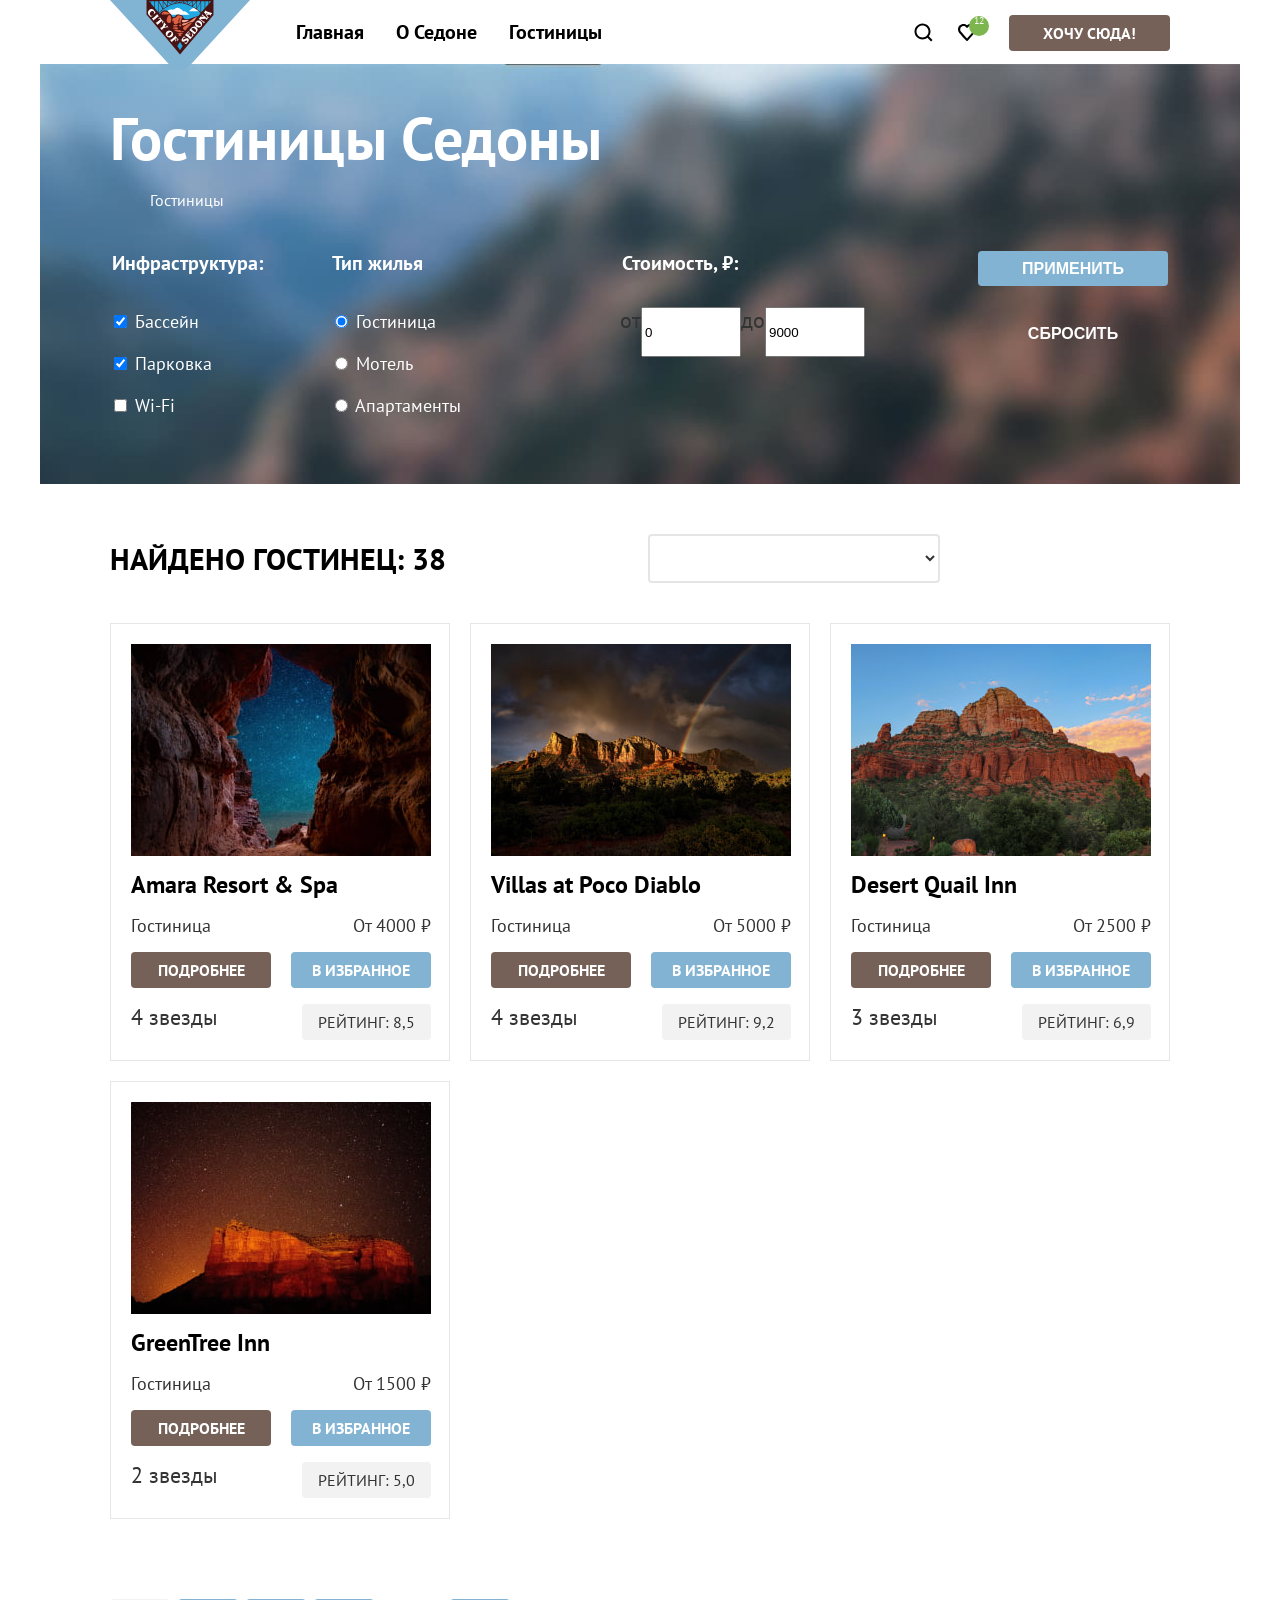
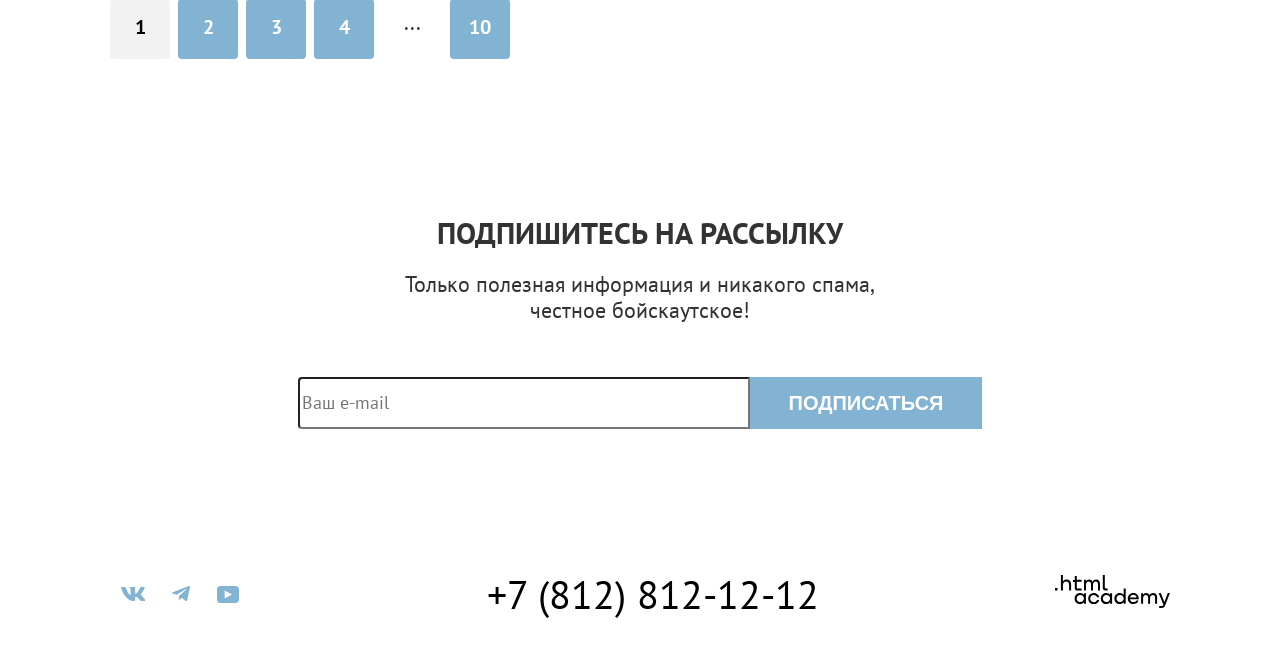
==== catalog.html @ 937b34cc "Добавляет сетки компонентов на гридах" ====
<!doctype html>
<html lang="ru">

  <head>
    <meta charset="utf-8" />
    <title>HTML Academy: Седона</title>
    <link rel="stylesheet" href="styles/styles.css">
  </head>

  <body>
    <div class="page-container">
      <header class="header-page">
        <div class="container-header">
          <a class="navigation-logo" href="index.html">
            <img class="header-page-logo" src="images/logo-sedona.svg" width="140" height="70"
              alt="Логотип городка Седона">
          </a>
          <nav class="navigation">
            <ul class="navigation-list">
              <li class="navigation-item">
                <a class="navigation-link navgation-link-current" href="index.html" aria-current="page">Главная</a>
              </li>
              <li class="navigation-item">
                <a class="navigation-link" href="#">О Седоне</a>
              </li>
              <li class="navigation-item">
                <a class="navigation-link" href="catalog.html">Гостиницы</a>
              </li>
            </ul>
            <ul class="navigation-user">
              <li class="navigation-user-item">
                <a class="navigation-link navigation-link-search" href="#">
                  <span class="visually-hidden">Поиск</span>
                </a>
              </li>
              <li class="navigation-user-item">
                <a class="navigation-link navigation-link-favourites" href="#">
                  <span class="visually-hidden">Избранное</span>
                  <span class="count">12</span>
                </a>
              </li>
              <li class="navigation-user-item">
                <a class="navigation-link-button" href="#">Хочу сюда!</a>
              </li>
            </ul>
          </nav>
        </div>
      </header>
      <main class="main-inner">
        <section class="filter-content">
          <header class="inner-header">
            <h1 class="inner-header-title">Гостиницы Седоны</h1>
            <ul class="breadcrumbs">
              <li class="breadcrumbs-item">
                <a class="breadcrumbs-link" href="index.html">
                  <span class="visually-hidden">Главная</span>
                </a>
              </li>
              <li class="breadcrumbs-item">
                <a class="breadcrumbs-link-hotel">Гоcтиницы</a>
              </li>
            </ul>
          </header>
          <h2 class="visually-hidden">Фильтры для поиска</h2>
          <form class="catalog-filter" action="https://echo.htmlacademy.ru/" method="get">
            <fieldset class="filter-content-group filter-complex">
              <legend class="filter-content-title">Инфраструктура:</legend>
              <ul class="filter-content-list">
                <li class="filter-content-item">
                  <label class="control">
                    <input class="control-input" type="checkbox" name="swiming-pool" checked>
                    Бассейн
                  </label>
                </li>
                <li class="filter-content-item">
                  <label class="control">
                    <input class="control-input" type="checkbox" name="parking" checked>
                    Парковка
                  </label>
                </li>
                <li class="filter-content-item">
                  <label class="control">
                    <input class="control-input" type="checkbox" name="wi-fi">
                    Wi-Fi
                  </label>
                </li>
              </ul>
            </fieldset>
            <fieldset class="filter-content-group filter-type-housing">
              <legend class="filter-content-title">Тип жилья</legend>
              <ul class="filter-content-list">
                <li class="filter-content-item">
                  <label class="control">
                    <input class="control-input" type="radio" name="hotel-group" value="hotel" checked>
                    Гостиница
                  </label>
                </li>
                <li class="filter-content-item">
                  <label class="control">
                    <input class="control-input" type="radio" name="hotel-group" value="motel">
                    Мотель
                  </label>
                </li>
                <li class="filter-content-item">
                  <label class="control">
                    <input class="control-input" type="radio" name="hotel-group" value="apartmens">
                    Апартаменты
                  </label>
                </li>
              </ul>
            </fieldset>
            <fieldset class="filter-content-group filter-cost">
              <legend class="filter-content-title">Стоимость, ₽:</legend>
              <div class="range-slider">
                <label for="price-from">от</label>
                <input class="filed" type="number" name="price-from" id="price-from" value="0">
                <label for="price-to">до</label>
                <input class="filed" type="number" name="price-to" id="price-to" value="9000">
              </div>
            </fieldset>
            <div class="filter-content-button">
              <button class="button-apply" type="submit">Применить</button>
              <button class="button-reset" type="reset">Сбросить</button>
            </div>
          </form>
        </section>
        <section class="catalog-hotel">
          <div class="catalog-hotel-sorting">
            <h2 class="catalog-hotel-title">Найдено гостинец: <span>38</span></h2>
            <select class="select-catalog-hotel" aria-label="Сортировка">
              <option value="cheap">Сначала дешевые</option>
              <option value="expensive">Сначала дорогие</option>
            </select>
            <ul class="view-card-hotel-list">
              <li class="view-card-hotel-item">
                <a class="" href="catalog.html?view=tile">
                  <span class="visually-hidden">Показать карточки</span>
                </a>
              </li>
              <li class="view-card-hotel-item">
                <a class="" href="catalog.html?view=card">
                  <span class="visually-hidden">Показать карточки подробнее</span>
                </a>
              </li>
              <li class="view-card-hotel-list">
                <a class="" href="catalog.html?view=list">
                  <span class="visually-hidden">Показать список</span>
                </a>
              </li>
            </ul>
          </div>
          <ul class="card-hotel-list">
            <li class="card-hotel-item">
              <a class="card-hotel-title-link">
                <h3 class="card-hotel-title">Amara Resort & Spa</h3>
              </a>
              <a class="card-hotel-link" href="#">
                <img class="card-hotel-image" src="images/catalog/hotel-1.jpg" width="300" height="212"
                  alt="Вид на ночное небо из ущелья">
              </a>
              <p class="card-hotel-group">Гостиница</p>
              <p class="card-hotel-price">От 4000 ₽</p>
              <a class="card-hotel-more" href="#">Подробнее</a>
              <button class="favorites" type="button">В избранное</button>
              <div class="stars">4 звезды</div>
              <p class="rating">Рейтинг: 8,5</p>
            </li>
            <li class="card-hotel-item">
              <a class="card-hotel-title-link">
                <h3 class="card-hotel-title">Villas at Poco Diablo</h3>
              </a>
              <a class="card-hotel-link" href="#">
                <img class="card-hotel-image" src="images/catalog/hotel-2.jpg" width="300" height="212"
                  alt="Вид на горы и радугу">
              </a>

              <p class="card-hotel-group">Гостиница</p>
              <p class="card-hotel-price">От 5000 ₽</p>
              <a class="card-hotel-more" href="#">Подробнее</a>
              <button class="favorites" type="button">В избранное</button>

              <div class="stars">4 звезды</div>
              <p class="rating">Рейтинг: 9,2</p>

            </li>
            <li class="card-hotel-item">
              <a class="card-hotel-title-link">
                <h3 class="card-hotel-title">Desert Quail Inn</h3>
              </a>
              <a class="card-hotel-link" href="#">
                <img class="card-hotel-image" src="images/catalog/hotel-3.jpg" width="300" height="212"
                  alt="Вид на дневное небо и горы"></a>


              <p class="card-hotel-group">Гостиница</p>
              <p class="card-hotel-price">От 2500 ₽</p>

              <a class="card-hotel-more" href="#">Подробнее</a>
              <button class="favorites" type="button">В избранное</button>

              <div class="stars">3 звезды</div>
              <p class="rating">Рейтинг: 6,9</p>

            </li>
            <li class="card-hotel-item">
              <a class="card-hotel-title-link">
                <h3 class="card-hotel-title">GreenTree Inn</h3>
              </a>
              <a class="card-hotel-link" href="#">
                <img class="card-hotel-image" src="images/catalog/hotel-4.jpg" width="300" height="212"
                  alt="Вид на ночное небо и горы"></a>


              <p class="card-hotel-group">Гостиница</p>
              <p class="card-hotel-price">От 1500 ₽</p>

              <a class="card-hotel-more" href="#">Подробнее</a>
              <button class="favorites" type="button">В избранное</button>

              <div class="stars">2 звезды</div>
              <p class="rating">Рейтинг: 5,0</p>

            </li>
          </ul>
          <ul class="pagination">
            <li class="pagination-item">
              <a class="pagination-link pagination-current" href="#">1</a>
            </li>
            <li class="pagination-item">
              <a class="pagination-link" href="#">2</a>
            </li>
            <li class="pagination-item">
              <a class="pagination-link" href="#">3</a>
            </li>
            <li class="pagination-item">
              <a class="pagination-link" href="#">4</a>
            </li>
            <li class="pagination-item">
              <span class="ellipsis">...</span>
            </li>
            <li class="pagination-item">
              <a class="pagination-link" href="#">10</a>
            </li>
          </ul>
        </section>
        <section class="subscribe-catalog">
          <h2 class="subscribe-title-catalog">Подпишитесь на рассылку</h2>
          <p class="subscribe-description">
            Только полезная информация и никакого спама,<br> честное бойскаутское!
          </p>
          <form class="subscribe-form" action="https://echo.htmlacademy.ru/" method="post">
            <label for="subscribe-email" class="visually-hidden">Email</label>
            <input class="field" placeholder="Ваш e-mail" type="email" name="subscribe-email" id="subscribe-email"
              required>
            <button class="button subscribe-button" type="submit">Подписаться</button>
          </form>
        </section>
      </main>

      <footer class="page-footer">
        <ul class="footer-social-list">
          <li class="social-item">
            <a class="button-social-vk" href="#">
              <span class="visually-hidden">ВКонтакте</span>
            </a>
          </li>
          <li class="footer-social-item">
            <a class="button-social-telegram" href="#">
              <span class="visually-hidden">Телеграм</span>
            </a>
          </li>
          <li class="footer-social-item">
            <a class="button-social-youtube" href="#">
              <span class="visually-hidden">Ютуб</span>
            </a>
          </li>
        </ul>
        <a class="contacts-phone" href="tel:88128121212">+7 (812) 812-12-12</a>
        <a class="htmlacademy-link" href="#">
          <img class="htmlacademy-img" src="images/logo-html-academy.svg" alt="Логотип htmlacademy">
        </a>
      </footer>
    </div>
  </body>

</html>
---- styles/styles.css ----
@font-face {
  font-family: "PT Sans";
  font-weight: 400;
  font-style: normal;
  src: url("../fonts/ptsans-400.woff2") format("woff2");
  font-display: swap;
}

@font-face {
  font-family: "PT Sans";
  font-weight: 700;
  font-style: normal;
  src: url("../fonts/ptsans-700.woff2") format("woff2");
  font-display: swap;
}

body {
  margin: 0;
  font-family: "PT Sans", sans-serif;
  font-size: 22px;
  line-height: 26px;
  color: #333333;
  background-color: #ffffff;
}

*,
*::before,
*::after {
  box-sizing: border-box;
}

.page-container {
  display: flex;
  flex-direction: column;
  min-height: 100vh;
  width: 1200px;
  margin: 0 auto
}

.container-header {
  position: relative;
  max-width: 1200px;
  margin: 0 auto;
  padding: 0 70px;
  min-height: 64px;
}

.navigation {
  display: flex;
  line-height: 24px;
  font-size: 20px;
  font-weight: 700;
  align-items: center;
  min-height: 64px;
  gap: 30px;
  padding-left: 170px;
}

.navigation-logo {
  position: absolute;
  left: 70px;
}

.navigation-list {
  margin: 0;
  padding: 0;
  list-style-type: none;
  display: flex;
  flex-wrap: wrap;
}

.navigation-link {
  display: block;
  text-decoration: none;
  color: #000000;
  text-align: center;
  padding: 20px 16px;
}

.navigation-user {
  margin: 0;
  padding: 0;
  list-style-type: none;
  display: flex;
  margin-left: auto;
}

.navigation-user-item {
  min-width: 44px;
  min-height: 64px;
}

.navigation-link-favourites,
.navigation-link-search {
  display: block;
  flex-shrink: 0;
  width: 20px;
  height: 20px;
  padding: 22px 12px;
  background-repeat: no-repeat;
  background-position: center;
  box-sizing: content-box;
}

.navigation-link-search {
  background-image: url(../images/icons/search.svg);
}

.navigation-link-favourites {
  position: relative;
  background-image: url(../images/icons/heart.svg);
}

.navigation-link-button {
  display: block;
  font-size: 16px;
  line-height: 20px;
  font-weight: 700;
  color: #ffffff;
  background-color: #756157;
  text-decoration: none;
  text-transform: uppercase;
  padding: 8px 34px;
  border-radius: 4px;
  margin-left: 20px;
  margin-top: 15px;
}

.card-hotel-more {
  font-size: 16px;
  line-height: 20px;
  font-weight: 700;
  color: #ffffff;
  background-color: #756157;
  text-decoration: none;
  text-transform: uppercase;
  padding: 8px;
  border-radius: 4px;
  text-align: center;
}

.count {
  font-size: 10px;
  line-height: 10px;
  font-weight: 400;
  color: #ffffff;
  position: absolute;
  background-color: #7db54f;
  text-align: center;
  border-radius: 10px;
  min-width: 20px;
  height: 20px;
  top: 16px;
  left: 24px;
}

.visually-hidden {
  position: absolute;
  width: 1px;
  height: 1px;
  margin: -1px;
  padding: 0;
  border: 0;
  clip: rect(0 0 0 0);
  overflow: hidden;
}

.main-container {
  flex-grow: 1;
}

.hero {
  background-image: url("../images/divider.svg"), url("../images/background-welcome.jpg");
  background-color: rgba(131, 179, 211, 0.6);
  background-size: 100% auto;
  background-repeat: no-repeat;
  background-position: bottom, center;
  min-height: 485px;
}

.hero-img {
  display: block;
  margin: 0 auto;
  padding-top: 50px;
}

.hero-title {
  font-size: 30px;
  line-height: 36px;
  font-weight: 700;
  text-transform: uppercase;
}

.hero-text {
  font-size: 22px;
  line-height: 26px;
  font-weight: 400;
}

.title {
  font-size: 30px;
  line-height: 36px;
  font-weight: 700;
  text-transform: uppercase;
  margin: 0 auto 25px;
  text-align: center;
}

p.text {
  font-size: 20px;
  line-height: 26px;
  font-weight: 400;
  color: #333333;
  text-align: center;
}

.advantages {
  max-width: 620px;
  max-height: 260px;
  margin: 0 auto;
  padding: 70px 0;
  text-align: center;
}

.invitation {
  max-width: 505px;
  max-height: 245px;
  margin: 0 auto;
  padding: 64px 0;
}

.advantages-list {
  margin: 0;
  padding: 0;
  display: flex;
  flex-wrap: wrap;
  list-style: none;
}

.advantages-item-foto {
  color: #ffffff;
  background-color: #82b3d3;
  width: 100%;
  display: flex;
}

.advantages-title-foto {
  font-size: 24px;
  line-height: 28px;
  font-weight: 700;
  text-transform: uppercase;
  margin: 0;
  list-style-type: none;
  margin-bottom: 62px;
}

.advantages-item {
  background-color: rgba(131, 179, 211, 0.12);
  width: 400px;
  min-height: 385px;
  text-align: center;
  display: flex;
  flex-direction: column;
  align-items: center;
  padding: 102px 85px;
}

.advantages-item:nth-child(3) {
  background-color: rgba(131, 179, 211, 0.2);
}

.advantages-title {
  font-size: 24px;
  line-height: 28px;
  font-weight: 700;
  color: #000000;
  text-transform: uppercase;
  margin: 0;
  margin-bottom: 62px;
}

p.advantages-item-description {
  font-size: 18px;
  line-height: 21px;
  font-weight: 400;
  color: #333333;
  margin: 0;
}

.advantages-item-description-foto {
  font-size: 18px;
  line-height: 21px;
  font-weight: 400;
  margin: 0;
}

.advantages-item-container {
  width: 400px;
  padding: 102px 85px;
  display: flex;
  flex-direction: column;
  justify-content: center;
  align-items: center;
  text-align: center;
}

.images-street {
  display: block;
}

.services-title {
  font-size: 30px;
  line-height: 36px;
  font-weight: 700;
  color: #000000;
  text-transform: uppercase;
  text-align: center;
  margin: 0;
  padding: 0;
  margin-bottom: 20px;
}

.services-description {
  font-size: 22px;
  line-height: 26px;
  font-weight: 400;
  color: #333333;
  text-align: center;
  margin: 0;
  bottom: 0;
  margin-bottom: 65px;
}

.services-list {
  display: flex;
  flex-wrap: wrap;
  list-style: none;
  margin: 0;
  padding: 0;
  min-height: 385px;
}

.services-item {
  background-color: rgba(131, 179, 211, 0.12);
  text-align: center;
  width: 400px;
  padding: 102px 85px;
}

.services-item-title {
  font-size: 24px;
  line-height: 28px;
  font-weight: 700;
  margin: 0;
  padding: 0;
}

.services-item:nth-child(2) {
  background-color: #ffffff;
}

.services-item-description {
  font-size: 18px;
  line-height: 21px;
  font-weight: 400;
  color: #333333;
}

.booking {
  padding: 95px 300px;
  text-align: center;
}

.booking-title {
  font-size: 30px;
  line-height: 36px;
  font-weight: 700;
  color: #000000;
  text-transform: uppercase;
  margin: 0;
  margin-bottom: 20px;
}

.booking-description {
  font-size: 22px;
  line-height: 26px;
  font-weight: 400;
  color: #333333;
  margin: 0;
  margin-bottom: 55px;
}

.button-search {
  font-size: 20px;
  line-height: 36px;
  color: #ffffff;
  background-color: #756157;
  width: 376px;
  height: 52px;
  text-decoration: none;
  text-transform: uppercase;
  margin: 0;
}

.subscribe-form {
  display: flex;
  width: 684px;
  min-height: 52px;
  border: none;
  background-color: #f2f2f2;
  justify-content: space-between;
}

.subscribe,
.subscribe-catalog {
  padding: 96px 258px 104px;
  text-align: center;
  min-height: 415px;
}

.subscribe {
  background-image: url("../images/background-filter.jpg");
  background-color: #82b3d3;
  background-repeat: no-repeat;
  background-position: center;
  background-size: cover;
}

.subscribe-title,
.subscribe-title-catalog {
  font-size: 30px;
  line-height: 36px;
  font-weight: 700;
  text-align: center;
  text-decoration: none;
  text-transform: uppercase;
  margin: 0;
  margin-bottom: 20px;
}

.subscribe-title {
  color: #ffffff;
}

.subscribe-description {
  margin: 0;
  margin-bottom: 54px;
}

.subscribe-note {
  font-size: 22px;
  line-height: 26px;
  font-weight: 400;
  color: #ffffff;
  text-align: center;
  text-decoration: none;
}

.subscribe-button {
  font-size: 20px;
  line-height: 36px;
  font-weight: 700;
  color: #ffffff;
  text-align: center;
  text-decoration: none;
  text-transform: uppercase;
  background-color: #82b3d3;
  width: 232px;
  height: 52px;
  border: none;
}

.field {
  font-family: inherit;
  font-size: 18px;
  line-height: 24px;
  font-weight: 400;
  width: 452px;
  margin: 0;
  padding: 14px auto 14px 20px;
  border-radius: 4px 0 0 4px;
}

a.button-social {
  text-decoration: none;
}

.page-footer {
  display: flex;
  justify-content: space-between;
  align-items: center;
  padding: 40px 70px;
  max-width: 1200px;
}

.footer-social-list {
  display: flex;
  flex-wrap: wrap;
  margin: 0;
  padding: 0;
  list-style: none;
  max-width: 142px;
}

.button-social-vk,
.button-social-telegram,
.button-social-youtube {
  display: block;
  background-repeat: no-repeat;
  background-position: center;
  width: 47px;
  height: 40px;
}

.button-social-vk {
  background-image: url("../images/social-vk.svg");
}

.button-social-telegram {
  background-image: url("../images/social-telegram.svg");
}

.button-social-youtube {
  background-image: url("../images/social-youtube.svg");
}

.contacts-phone {
  font-size: 40px;
  line-height: 40px;
  color: #000000;
  text-decoration: none;
  text-transform: uppercase;
  text-align: center;
}

.inner-header-title {
  font-size: 60px;
  line-height: 78px;
  font-weight: 700;
  color: #ffffff;
  text-decoration: none;
  margin: 0;
  margin-bottom: 8px;
}

.filter-content {
  background-image: url("../images/background-catalog.jpg");
  background-repeat: no-repeat;
  background-position: center;
  background-color: #82b3d3;
  background-size: cover;
  min-height: 420px;
  padding: 35px 70px;
}


.breadcrumbs {
  display: flex;
  margin: 0;
  margin-bottom: 40px;
  list-style-type: none;
}

.breadcrumbs-link {
  font-size: 16px;
  line-height: 21px;
  font-weight: 400;
}

.breadcrumbs-link-hotel {
  font-size: 16px;
  line-height: 21px;
  font-weight: 400;
  color: #ffffff;
  text-decoration: none;
}

.filter-content-title {
  font-size: 20px;
  line-height: 24px;
  font-weight: 700;
  color: #ffffff;
  margin-bottom: 32px;
}

.filter-content-list {
  margin: 0;
  padding: 0;
  display: flex;
  flex-direction: column;
  gap: 16px;
  list-style-type: none;
}

.filter-content-group {
  border: none;
  margin: 0;
  padding: 0;
  min-width: 150px;
}

.filter-complex {
  margin-right: 70px;
}

.filter-type-housing {
  margin-right: 140px;
}

.filter-cost {
  min-width: 288px;
  margin-right: 70px;
}

.catalog-filter {
  display: flex;
  align-items: flex-start;
  margin: 0;
  padding: 0;
}

.range-slider {
  display: flex;
  min-width: 288px;
}

.filed {
  width: 100px;
  height: 50px;
}

.catalog-hotel-sorting {
  display: flex;
  align-items: center;
  margin-bottom: 40px;
}

.view-card-hotel-list {
  display: flex;
  flex-wrap: wrap;
  margin: 0;
  padding: 0;
  list-style-type: none;
  width: 160px;
  margin-left: auto;
}

.view-card-hotel-item {

  width: 48px;
  height: 48px;
  padding-right: 8px;
}

.view-card-hotel-item:last-child {
  padding-right: 0;
}

.card-hotel-list {
  display: grid;
  grid-template-columns: repeat(3, 1fr);
  gap: 20px;
  padding: 0;
  list-style: none;
  margin: 0;
  margin-bottom: 40px;
}

.card-hotel-item {
  display: grid;
  grid-template-rows: 212px 1fr repeat(3, auto);
  grid-template-columns: 140px 140px;
  gap: 16px 20px;
  padding: 20px;
  border: 1px solid #e6e6e6;
  width: 340px;
  min-height: 438px;
}

.control {
  font-size: 18px;
  line-height: 23px;
  font-weight: 400;
  color: #ffffff;
}

.button-apply,
.button-reset {
  font-size: 16px;
  font-weight: 700;
  line-height: 20px;
  color: #ffffff;
  border-radius: 4px;
  min-width: 190px;
  min-height: 35px;
  text-align: center;
  text-transform: uppercase;
  border: none;
}

.button-apply {
  background-color: #82b3d3;
  margin-bottom: 30px;
}

.button-reset {
  background-color: transparent;
}

.filter-content-button {
  margin-left: auto;
  padding-top: 0;
}

.catalog-hotel {
  padding: 50px 70px 60px;
}

.catalog-hotel-title {
  font-size: 30px;
  line-height: 36px;
  font-weight: 700;
  color: #000000;
  text-transform: uppercase;
  margin: 0;
  padding: 0;
  width: 538px;
}

.card-hotel-link {
  text-decoration: none;
  grid-column: 1/-1;
  grid-row: 1;
}

.card-hotel-title {
  font-size: 24px;
  line-height: 28x;
  font-weight: 700;
  color: #000000;

  margin: 0;
  grid-column: 1/-1;
  grid-row: 3;
}

.card-hotel-title-link {
  grid-column: 1/-1;
  grid-row: 2;
}

.select-catalog-hotel {
  font-family: inherit;
  font-size: 18px;
  line-height: 21px;
  color: #333333;
  display: block;
  width: 292px;
  height: 49px;
  border: 2px solid #e5e5e5;
  background-color: #ffffff;
  border-radius: 4px;
  padding: 20px 14px;
}

.card-hotel-group,
.card-hotel-price {
  font-size: 18px;
  line-height: 21px;
  font-weight: 400;
  color: #333333;
  margin: 0;
}

.card-hotel-price {
  justify-self: end;
}

.card-hotel-image {
  object-fit: cover;
}

.favorites {
  font-family: inherit;
  font-size: 16px;
  line-height: 20px;
  font-weight: 700;
  color: #ffffff;
  background-color: #82b3d3;
  border: none;
  border-radius: 4px;
  height: 36px;
  text-align: center;
  text-transform: uppercase;
  white-space: nowrap;
  padding: 8px auto;
}

.rating {
  font-size: 16px;
  line-height: 20px;
  font-weight: 400;
  color: #333333;
  text-transform: uppercase;
  background-color: #f2f2f2;
  border-radius: 4px;
  margin: 0;
  padding: 8px 16px;
  grid-column: 2/3;
  grid-row: 5;
  justify-self: end;
  align-self: center;
}

.pagination {
  display: flex;
  flex-wrap: wrap;
  margin: 0;
  padding: 0;
  list-style: none;
  min-width: 400px;
  padding-top: 40px;
}

.pagination-link {
  display: block;
  box-sizing: border-box;
  font-size: 20px;
  line-height: 36px;
  font-weight: 700;
  color: #ffffff;
  background-color: #82b3d3;
  min-width: 60px;
  height: 60px;
  text-decoration: none;
  text-align: center;
  margin-right: 8px;
  border-radius: 4px;
  padding: 10px;
}

.pagination-current {
  color: #000000;
  background-color: #f2f2f2;
}

.ellipsis {
  display: block;
  margin: 0;
  width: 60px;
  height: 60px;
  text-align: center;
  margin-right: 8px;
  border-radius: 4px;
  padding: 10px;
}
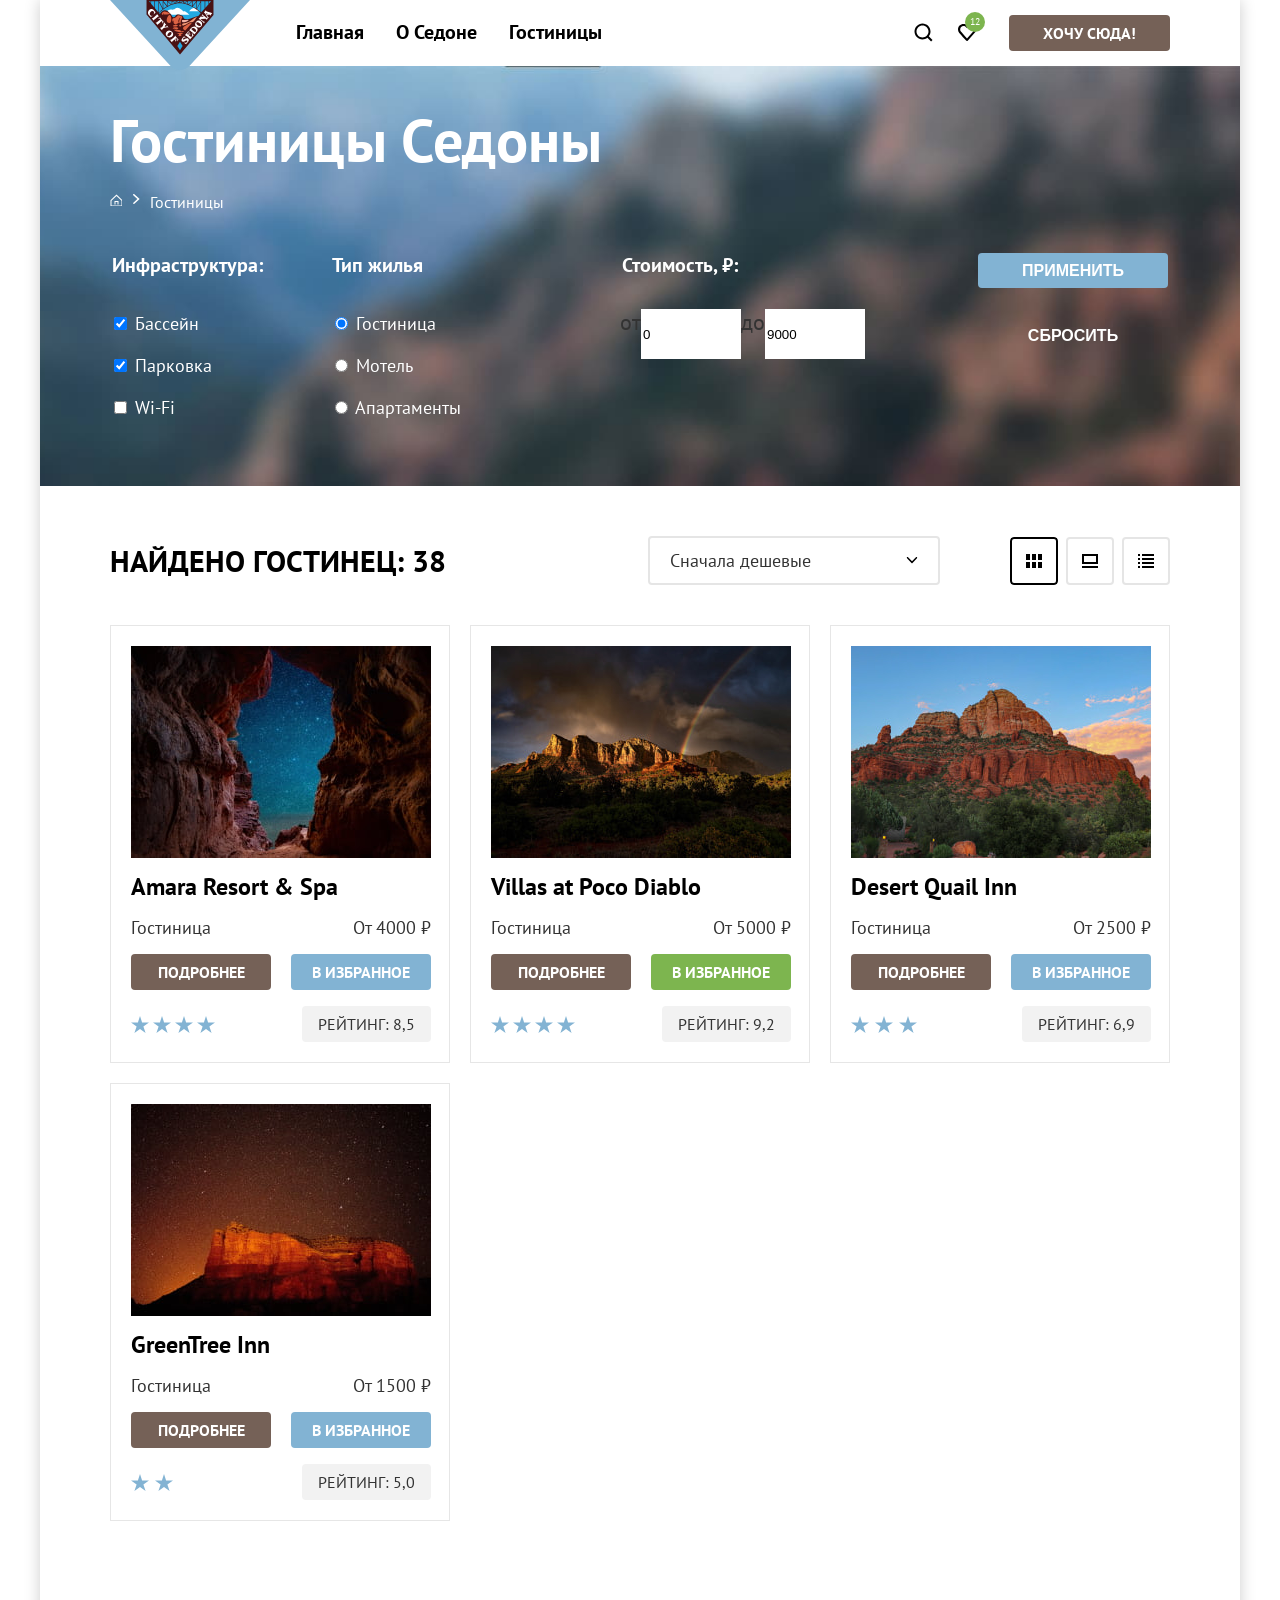
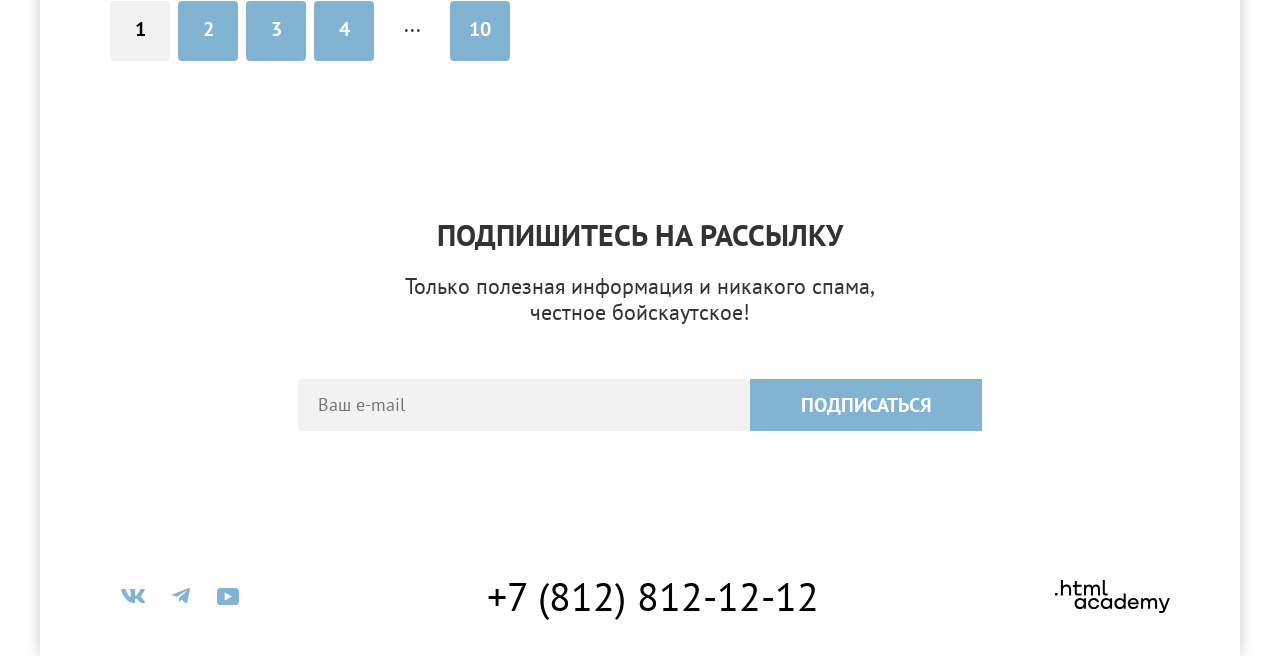
==== commit ed62bad3: "Добавляет декоративные элементы всех страниц" ====
--- a/catalog.html
+++ b/catalog.html
@@ -4,47 +4,49 @@
   <head>
     <meta charset="utf-8" />
     <title>HTML Academy: Седона</title>
+    <link rel="icon" href="favicon.ico" sizes="32x32">
+    <link rel="shortcut icon" href="favicon.ico" type="images/x-icon">
     <link rel="stylesheet" href="styles/styles.css">
+    <link rel="stylesheet" href="styles/outline-settings.css">
   </head>
 
   <body>
     <div class="page-container">
       <header class="header-page">
-        <div class="container-header">
-          <a class="navigation-logo" href="index.html">
-            <img class="header-page-logo" src="images/logo-sedona.svg" width="140" height="70"
-              alt="Логотип городка Седона">
-          </a>
-          <nav class="navigation">
-            <ul class="navigation-list">
-              <li class="navigation-item">
-                <a class="navigation-link navgation-link-current" href="index.html" aria-current="page">Главная</a>
-              </li>
-              <li class="navigation-item">
-                <a class="navigation-link" href="#">О Седоне</a>
-              </li>
-              <li class="navigation-item">
-                <a class="navigation-link" href="catalog.html">Гостиницы</a>
-              </li>
-            </ul>
-            <ul class="navigation-user">
-              <li class="navigation-user-item">
-                <a class="navigation-link navigation-link-search" href="#">
-                  <span class="visually-hidden">Поиск</span>
-                </a>
-              </li>
-              <li class="navigation-user-item">
-                <a class="navigation-link navigation-link-favourites" href="#">
-                  <span class="visually-hidden">Избранное</span>
-                  <span class="count">12</span>
-                </a>
-              </li>
-              <li class="navigation-user-item">
-                <a class="navigation-link-button" href="#">Хочу сюда!</a>
-              </li>
-            </ul>
-          </nav>
-        </div>
+        <a class="navigation-logo" href="index.html">
+          <img class="header-page-logo" src="images/logo-sedona.svg" width="140" height="70"
+            alt="Логотип городка Седона">
+        </a>
+        <nav class="navigation">
+          <ul class="navigation-list">
+            <li class="navigation-item">
+              <a class="navigation-link navgation-link-current" href="index.html" aria-current="page">Главная</a>
+            </li>
+            <li class="navigation-item">
+              <a class="navigation-link" href="#">О Седоне</a>
+            </li>
+            <li class="navigation-item">
+              <a class="navigation-link" href="catalog.html">Гостиницы</a>
+            </li>
+          </ul>
+          <ul class="navigation-user">
+            <li class="navigation-user-item">
+              <a class="navigation-link navigation-link-search" href="#">
+                <span class="visually-hidden">Поиск</span>
+              </a>
+            </li>
+            <li class="navigation-user-item">
+              <a class="navigation-link navigation-link-favourites" href="#">
+                <span class="visually-hidden">Избранное</span>
+                <span class="count">12</span>
+              </a>
+            </li>
+            <li class="navigation-user-item">
+              <a class="navigation-link-button" href="#">Хочу сюда!</a>
+            </li>
+          </ul>
+        </nav>
+
       </header>
       <main class="main-inner">
         <section class="filter-content">
@@ -113,9 +115,9 @@
               <legend class="filter-content-title">Стоимость, ₽:</legend>
               <div class="range-slider">
                 <label for="price-from">от</label>
-                <input class="filed" type="number" name="price-from" id="price-from" value="0">
+                <input class="field" type="number" name="price-from" id="price-from" value="0">
                 <label for="price-to">до</label>
-                <input class="filed" type="number" name="price-to" id="price-to" value="9000">
+                <input class="field" type="number" name="price-to" id="price-to" value="9000">
               </div>
             </fieldset>
             <div class="filter-content-button">
@@ -133,17 +135,17 @@
             </select>
             <ul class="view-card-hotel-list">
               <li class="view-card-hotel-item">
-                <a class="" href="catalog.html?view=tile">
+                <a class="view-sort view-sort-tile " href="catalog.html?view=tile">
                   <span class="visually-hidden">Показать карточки</span>
                 </a>
               </li>
               <li class="view-card-hotel-item">
-                <a class="" href="catalog.html?view=card">
+                <a class="view-sort view-sort-card " href="catalog.html?view=card">
                   <span class="visually-hidden">Показать карточки подробнее</span>
                 </a>
               </li>
-              <li class="view-card-hotel-list">
-                <a class="" href="catalog.html?view=list">
+              <li class="view-card-hotel-item">
+                <a class="view-sort view-sort-list" href="catalog.html?view=list">
                   <span class="visually-hidden">Показать список</span>
                 </a>
               </li>
@@ -151,7 +153,7 @@
           </div>
           <ul class="card-hotel-list">
             <li class="card-hotel-item">
-              <a class="card-hotel-title-link">
+              <a class="card-hotel-title-link" href="#">
                 <h3 class="card-hotel-title">Amara Resort & Spa</h3>
               </a>
               <a class="card-hotel-link" href="#">
@@ -162,64 +164,59 @@
               <p class="card-hotel-price">От 4000 ₽</p>
               <a class="card-hotel-more" href="#">Подробнее</a>
               <button class="favorites" type="button">В избранное</button>
-              <div class="stars">4 звезды</div>
+              <p class="stars stars-four">
+                <span class="visually-hidden">4 звезды</span>
+              </p>
               <p class="rating">Рейтинг: 8,5</p>
             </li>
             <li class="card-hotel-item">
-              <a class="card-hotel-title-link">
+              <a class="card-hotel-title-link" href="#">
                 <h3 class="card-hotel-title">Villas at Poco Diablo</h3>
               </a>
               <a class="card-hotel-link" href="#">
                 <img class="card-hotel-image" src="images/catalog/hotel-2.jpg" width="300" height="212"
                   alt="Вид на горы и радугу">
               </a>
-
               <p class="card-hotel-group">Гостиница</p>
               <p class="card-hotel-price">От 5000 ₽</p>
               <a class="card-hotel-more" href="#">Подробнее</a>
-              <button class="favorites" type="button">В избранное</button>
-
-              <div class="stars">4 звезды</div>
+              <button class="favorites favorites-active" type="button">В избранное</button>
+              <p class="stars stars-four">
+                <span class="visually-hidden">4 звезды</span>
+              </p>
               <p class="rating">Рейтинг: 9,2</p>
-
-            </li>
-            <li class="card-hotel-item">
-              <a class="card-hotel-title-link">
+            </li>
+            <li class="card-hotel-item">
+              <a class="card-hotel-title-link" href="#">
                 <h3 class="card-hotel-title">Desert Quail Inn</h3>
               </a>
               <a class="card-hotel-link" href="#">
                 <img class="card-hotel-image" src="images/catalog/hotel-3.jpg" width="300" height="212"
                   alt="Вид на дневное небо и горы"></a>
-
-
               <p class="card-hotel-group">Гостиница</p>
               <p class="card-hotel-price">От 2500 ₽</p>
-
               <a class="card-hotel-more" href="#">Подробнее</a>
               <button class="favorites" type="button">В избранное</button>
-
-              <div class="stars">3 звезды</div>
+              <p class="stars stars-three">
+                <span class="visually-hidden">3 звезды</span>
+              </p>
               <p class="rating">Рейтинг: 6,9</p>
-
-            </li>
-            <li class="card-hotel-item">
-              <a class="card-hotel-title-link">
+            </li>
+            <li class="card-hotel-item">
+              <a class="card-hotel-title-link" href="#">
                 <h3 class="card-hotel-title">GreenTree Inn</h3>
               </a>
               <a class="card-hotel-link" href="#">
                 <img class="card-hotel-image" src="images/catalog/hotel-4.jpg" width="300" height="212"
                   alt="Вид на ночное небо и горы"></a>
-
-
               <p class="card-hotel-group">Гостиница</p>
               <p class="card-hotel-price">От 1500 ₽</p>
-
               <a class="card-hotel-more" href="#">Подробнее</a>
               <button class="favorites" type="button">В избранное</button>
-
-              <div class="stars">2 звезды</div>
+              <p class="stars stars-two">
+                <span class="visually-hidden">2 звезды</span>
+              </p>
               <p class="rating">Рейтинг: 5,0</p>
-
             </li>
           </ul>
           <ul class="pagination">
@@ -250,8 +247,8 @@
           </p>
           <form class="subscribe-form" action="https://echo.htmlacademy.ru/" method="post">
             <label for="subscribe-email" class="visually-hidden">Email</label>
-            <input class="field" placeholder="Ваш e-mail" type="email" name="subscribe-email" id="subscribe-email"
-              required>
+            <input class="subscribe-field subscribe-field-catalog" placeholder="Ваш e-mail" type="email"
+              name="subscribe-email" id="subscribe-email" required>
             <button class="button subscribe-button" type="submit">Подписаться</button>
           </form>
         </section>
@@ -282,5 +279,4 @@
       </footer>
     </div>
   </body>
-
 </html>
--- a/styles/styles.css
+++ b/styles/styles.css
@@ -29,36 +29,45 @@
   box-sizing: border-box;
 }
 
+/* 1 */
 .page-container {
+  box-shadow: 0 0 15px 0 rgba(0, 0, 0, 0.2);
   display: flex;
   flex-direction: column;
   min-height: 100vh;
   width: 1200px;
-  margin: 0 auto
-}
-
-.container-header {
-  position: relative;
+  margin: 0 auto;
+
+}
+
+.header-page {
+  display: flex;
   max-width: 1200px;
-  margin: 0 auto;
+  margin: 0;
   padding: 0 70px;
   min-height: 64px;
 }
 
 .navigation {
   display: flex;
+  flex-wrap: wrap;
   line-height: 24px;
   font-size: 20px;
   font-weight: 700;
-  align-items: center;
+  align-items: flex-start;
   min-height: 64px;
-  gap: 30px;
-  padding-left: 170px;
+  width: 100%;
 }
 
 .navigation-logo {
-  position: absolute;
-  left: 70px;
+  margin-right: 30px;
+  margin-bottom: -12px;
+  z-index: 1;
+}
+
+.navigation-logo:hover {
+  opacity: 0.8;
+  transform: scale(1.05);
 }
 
 .navigation-list {
@@ -67,15 +76,30 @@
   list-style-type: none;
   display: flex;
   flex-wrap: wrap;
-}
-
-.navigation-link {
+  max-width: 500px;
+}
+
+.navigation-link,
+.navigation-user-link {
   display: block;
   text-decoration: none;
   color: #000000;
   text-align: center;
   padding: 20px 16px;
-}
+  border-bottom: 2px solid transparent;
+}
+
+.navigation-link:hover {
+  opacity: 0.7;
+  transform: scale(1.05);
+  border-bottom-color: rgba(117, 98, 87, 1);
+}
+
+.navigation-user-link:hover {
+  opacity: 0.7;
+  transform: scale(1.05);
+}
+
 
 .navigation-user {
   margin: 0;
@@ -83,6 +107,7 @@
   list-style-type: none;
   display: flex;
   margin-left: auto;
+  max-width: 500px;
 }
 
 .navigation-user-item {
@@ -126,17 +151,35 @@
   margin-top: 15px;
 }
 
+.navigation-link-button:hover {
+  background-color: rgba(97, 80, 72, 1);
+}
+
+.navigation-link-button:active,
+.button-search:active {
+  color: rgba(255, 255, 255, 0.3);
+}
+
 .card-hotel-more {
   font-size: 16px;
   line-height: 20px;
   font-weight: 700;
   color: #ffffff;
-  background-color: #756157;
+  background-color: rgba(117, 97, 87, 1);
   text-decoration: none;
   text-transform: uppercase;
   padding: 8px;
   border-radius: 4px;
   text-align: center;
+}
+
+.card-hotel-more:hover {
+  background-color: rgba(97, 80, 72, 1);
+}
+
+.card-hotel-more:active {
+  background: rgba(117, 97, 87, 1);
+  color: rgba(255, 255, 255, 0.3);
 }
 
 .count {
@@ -147,11 +190,12 @@
   position: absolute;
   background-color: #7db54f;
   text-align: center;
-  border-radius: 10px;
+  border-radius: 100vw;
   min-width: 20px;
   height: 20px;
-  top: 16px;
-  left: 24px;
+  top: 12px;
+  left: 45%;
+  padding: 5px;
 }
 
 .visually-hidden {
@@ -206,20 +250,22 @@
   text-align: center;
 }
 
-p.text {
-  font-size: 20px;
+.text {
+  font-size: 22px;
   line-height: 26px;
   font-weight: 400;
   color: #333333;
   text-align: center;
+  margin: 0;
 }
 
 .advantages {
-  max-width: 620px;
+  max-width: 651px;
   max-height: 260px;
   margin: 0 auto;
   padding: 70px 0;
   text-align: center;
+  margin-bottom: 20px;
 }
 
 .invitation {
@@ -251,7 +297,16 @@
   text-transform: uppercase;
   margin: 0;
   list-style-type: none;
-  margin-bottom: 62px;
+  margin-bottom: 30px;
+  position: relative;
+}
+
+.advantages-title-foto::after {
+  content: "";
+  display: block;
+  margin: 30px auto 0;
+  width: 60px;
+  border-bottom: 2px solid rgba(255, 255, 255, 0.3);
 }
 
 .advantages-item {
@@ -265,6 +320,18 @@
   padding: 102px 85px;
 }
 
+.advantages-title::after {
+  content: "";
+  display: block;
+  margin: 30px auto 0;
+  width: 60px;
+  border-bottom: 2px solid rgba(0, 0, 0, 0.3);
+}
+
+.advantages-item-foto-reverse {
+  flex-direction: row-reverse;
+}
+
 .advantages-item:nth-child(3) {
   background-color: rgba(131, 179, 211, 0.2);
 }
@@ -276,7 +343,7 @@
   color: #000000;
   text-transform: uppercase;
   margin: 0;
-  margin-bottom: 62px;
+  margin-bottom: 30px;
 }
 
 p.advantages-item-description {
@@ -306,6 +373,8 @@
 
 .images-street {
   display: block;
+  object-fit: cover;
+  height: 100%;
 }
 
 .services-title {
@@ -344,7 +413,7 @@
   background-color: rgba(131, 179, 211, 0.12);
   text-align: center;
   width: 400px;
-  padding: 102px 85px;
+  padding: 80px 85px;
 }
 
 .services-item-title {
@@ -353,6 +422,7 @@
   font-weight: 700;
   margin: 0;
   padding: 0;
+  margin-bottom: 30px;
 }
 
 .services-item:nth-child(2) {
@@ -364,6 +434,31 @@
   line-height: 21px;
   font-weight: 400;
   color: #333333;
+  margin: 0;
+}
+
+.services-item-housing::before {
+  background-image: url("../images/icons/home-1.svg");
+}
+
+.services-item-food::before {
+  background-image: url("../images/icons/food.svg");
+}
+
+.services-item-souvenirs::before {
+  background-image: url("../images/icons/present.svg");
+}
+
+.services-item::before {
+  content: "";
+  background-repeat: no-repeat;
+  background-position: center;
+  background-size: contain;
+  display: block;
+  margin: auto;
+  width: 75px;
+  height: 72px;
+  margin-bottom: 30px;
 }
 
 .booking {
@@ -391,8 +486,10 @@
 }
 
 .button-search {
+  font-family: inherit;
   font-size: 20px;
   line-height: 36px;
+  font-weight: 700;
   color: #ffffff;
   background-color: #756157;
   width: 376px;
@@ -400,15 +497,18 @@
   text-decoration: none;
   text-transform: uppercase;
   margin: 0;
+  border: none;
+}
+
+.button-search:hover {
+  background-color: rgba(97, 80, 72, 1);
 }
 
 .subscribe-form {
   display: flex;
-  width: 684px;
+  width: 100%;
+  max-width: 684px;
   min-height: 52px;
-  border: none;
-  background-color: #f2f2f2;
-  justify-content: space-between;
 }
 
 .subscribe,
@@ -457,32 +557,39 @@
 }
 
 .subscribe-button {
+  font-family: inherit;
   font-size: 20px;
   line-height: 36px;
   font-weight: 700;
   color: #ffffff;
-  text-align: center;
-  text-decoration: none;
   text-transform: uppercase;
   background-color: #82b3d3;
   width: 232px;
-  height: 52px;
-  border: none;
-}
-
-.field {
+  border-style: none;
+}
+
+.subscribe-button:hover {
+  background-color: rgba(104, 162, 202, 1);
+}
+
+.subscribe-button:active {
+  color: rgba(255, 255, 255, 0.3);
+}
+
+.subscribe-field {
+  flex-grow: 1;
   font-family: inherit;
   font-size: 18px;
   line-height: 24px;
   font-weight: 400;
-  width: 452px;
-  margin: 0;
-  padding: 14px auto 14px 20px;
+  box-sizing: border-box;
+  padding: 12px 20px;
   border-radius: 4px 0 0 4px;
-}
-
-a.button-social {
-  text-decoration: none;
+  border-style: none;
+}
+
+.subscribe-field-catalog {
+  background: rgba(242, 242, 242, 1);
 }
 
 .page-footer {
@@ -499,29 +606,42 @@
   margin: 0;
   padding: 0;
   list-style: none;
-  max-width: 142px;
+  max-width: 240px;
 }
 
 .button-social-vk,
 .button-social-telegram,
 .button-social-youtube {
   display: block;
-  background-repeat: no-repeat;
-  background-position: center;
+  mask-repeat: no-repeat;
+  mask-position: center;
   width: 47px;
   height: 40px;
+  background: rgba(131, 179, 211, 1);
 }
 
 .button-social-vk {
-  background-image: url("../images/social-vk.svg");
+  mask-image: url("../images/social-vk.svg");
 }
 
 .button-social-telegram {
-  background-image: url("../images/social-telegram.svg");
+  mask-image: url("../images/social-telegram.svg");
 }
 
 .button-social-youtube {
-  background-image: url("../images/social-youtube.svg");
+  mask-image: url("../images/social-youtube.svg");
+}
+
+.button-social-vk:hover,
+.button-social-telegram:hover,
+.button-social-youtube:hover {
+  background: rgba(104, 162, 202, 1);
+}
+
+.button-social-vk:active,
+.button-social-telegram:active,
+.button-social-youtube:active {
+  background: rgba(104, 162, 202, 0.3);
 }
 
 .contacts-phone {
@@ -531,6 +651,32 @@
   text-decoration: none;
   text-transform: uppercase;
   text-align: center;
+}
+
+.contacts-phone:hover {
+  color: rgba(117, 97, 87, 1);
+}
+
+.contacts-phone:active {
+  color: rgba(117, 97, 87, 0.3);
+}
+
+.htmlacademy-link {
+  display: block;
+  mask-image: url("../images/logo-html-academy.svg");
+  mask-repeat: no-repeat;
+  mask-position: center;
+  width: 115px;
+  height: 35px;
+  background: rgba(0, 0, 0, 1);
+}
+
+.htmlacademy-link:hover {
+  background: rgba(117, 97, 87, 1);
+}
+
+.htmlacademy-link:active {
+  background: rgba(117, 97, 87, 0.3);
 }
 
 .inner-header-title {
@@ -556,15 +702,40 @@
 
 .breadcrumbs {
   display: flex;
-  margin: 0;
+  flex-wrap: wrap;
+  margin: 0;
+  padding: 0;
   margin-bottom: 40px;
   list-style-type: none;
+  align-items: center;
+  gap: 28px;
+}
+
+.breadcrumbs-item:hover {
+  opacity: 0.6;
+}
+
+.breadcrumbs-item:active {
+  opacity: 0.3;
 }
 
 .breadcrumbs-link {
-  font-size: 16px;
-  line-height: 21px;
-  font-weight: 400;
+  display: block;
+  background-image: url("../images/icons/home.svg");
+  background-repeat: no-repeat;
+  width: 12px;
+  height: 12px;
+}
+
+.breadcrumbs-link::after {
+  content: "";
+  background-image: url("../images/icons/vector-breadcrumbs.svg");
+  background-repeat: no-repeat;
+  width: 7px;
+  height: 10px;
+  display: block;
+  margin-left: 23px;
+  background-position: left center;
 }
 
 .breadcrumbs-link-hotel {
@@ -572,7 +743,6 @@
   line-height: 21px;
   font-weight: 400;
   color: #ffffff;
-  text-decoration: none;
 }
 
 .filter-content-title {
@@ -624,9 +794,11 @@
   min-width: 288px;
 }
 
-.filed {
+.field {
   width: 100px;
   height: 50px;
+  border: none;
+  outline: none;
 }
 
 .catalog-hotel-sorting {
@@ -641,19 +813,45 @@
   margin: 0;
   padding: 0;
   list-style-type: none;
-  width: 160px;
   margin-left: auto;
 }
 
 .view-card-hotel-item {
-
   width: 48px;
   height: 48px;
-  padding-right: 8px;
+  margin-right: 8px;
 }
 
 .view-card-hotel-item:last-child {
-  padding-right: 0;
+  margin-right: 0;
+}
+
+.view-sort {
+  display: block;
+  box-sizing: border-box;
+  border-radius: 4px;
+  width: 48px;
+  height: 48px;
+  background-repeat: no-repeat;
+  background-position: center;
+}
+
+.view-sort-tile {
+  background-image: url("../images/icons/view-icon-3.svg");
+}
+
+.view-sort-card {
+  background-image: url("../images/icons/view-icon-2.svg");
+  border: 2px solid rgba(229, 229, 229, 1);
+}
+
+.view-sort-list {
+  background-image: url("../images/icons/view-icon-1.svg");
+  border: 2px solid rgba(229, 229, 229, 1);
+}
+
+.view-sort:hover {
+  border: 2px solid rgba(0, 0, 0, 1)
 }
 
 .card-hotel-list {
@@ -677,6 +875,10 @@
   min-height: 438px;
 }
 
+.card-hotel-image:hover {
+  opacity: 0.9;
+}
+
 .control {
   font-size: 18px;
   line-height: 23px;
@@ -699,12 +901,29 @@
 }
 
 .button-apply {
-  background-color: #82b3d3;
+  background: rgba(130, 179, 211, 1);
   margin-bottom: 30px;
+}
+
+.button-apply:hover {
+  background: rgba(104, 162, 202, 1);
+}
+
+.button-apply:active {
+  background: rgba(130, 179, 211, 1);
+  color: rgba(255, 255, 255, 0.3);
 }
 
 .button-reset {
   background-color: transparent;
+}
+
+.button-reset:hover {
+  color: rgba(255, 255, 255, 0.8);
+}
+
+.button-reset:active {
+  color: rgba(255, 255, 255, 0.3);
 }
 
 .filter-content-button {
@@ -738,7 +957,6 @@
   line-height: 28x;
   font-weight: 700;
   color: #000000;
-
   margin: 0;
   grid-column: 1/-1;
   grid-row: 3;
@@ -747,6 +965,12 @@
 .card-hotel-title-link {
   grid-column: 1/-1;
   grid-row: 2;
+  text-decoration: none;
+}
+
+.card-hotel-title:hover {
+  opacity: 0.9;
+  transform: scale(1.02);
 }
 
 .select-catalog-hotel {
@@ -757,10 +981,19 @@
   display: block;
   width: 292px;
   height: 49px;
+  appearance: none;
   border: 2px solid #e5e5e5;
   background-color: #ffffff;
   border-radius: 4px;
-  padding: 20px 14px;
+  padding: 12px 20px;
+  background-image: url("../images/icons/vector.svg");
+  background-repeat: no-repeat;
+  background-size: 12px 7px;
+  background-position: center right 20px;
+}
+
+.select-catalog-hotel:hover {
+  border: 2px solid rgba(104, 162, 202, 1)
 }
 
 .card-hotel-group,
@@ -794,6 +1027,32 @@
   text-transform: uppercase;
   white-space: nowrap;
   padding: 8px auto;
+}
+
+.favorites-active {
+  background-color: rgba(125, 181, 79, 1);
+}
+
+.favorites:hover {
+  background-color: rgba(104, 162, 202, 1);
+}
+
+.favorites:active {
+  background: rgba(130, 179, 211, 1);
+  color: rgba(255, 255, 255, 0.3);
+}
+
+.favorites-active:hover {
+  background-color: rgba(108, 158, 66, 1);
+}
+
+.favorites-active:hover {
+  background: rgba(108, 158, 66, 1);
+}
+
+.favorites-active:active {
+  background: rgba(125, 181, 79, 1);
+  color: rgba(255, 255, 255, 0.3);
 }
 
 .rating {
@@ -844,6 +1103,16 @@
   background-color: #f2f2f2;
 }
 
+.pagination-link:hover {
+  background: rgba(104, 162, 202, 1);
+  border: 1px solid rgba(130, 179, 211, 1);
+}
+
+.pagination-link:active {
+  background: rgba(130, 179, 211, 1);
+  color: rgba(255, 255, 255, 0.3);
+}
+
 .ellipsis {
   display: block;
   margin: 0;
@@ -854,3 +1123,23 @@
   border-radius: 4px;
   padding: 10px;
 }
+
+.stars {
+  margin: 0;
+  background-image: url("../images/icons/star.svg");
+  background-repeat: space no-repeat;
+  background-position: left center;
+  background-size: 18px 17px;
+}
+
+.stars-two {
+  width: 42px;
+}
+
+.stars-three {
+  width: 66px;
+}
+
+.stars-four {
+  width: 84px;
+}
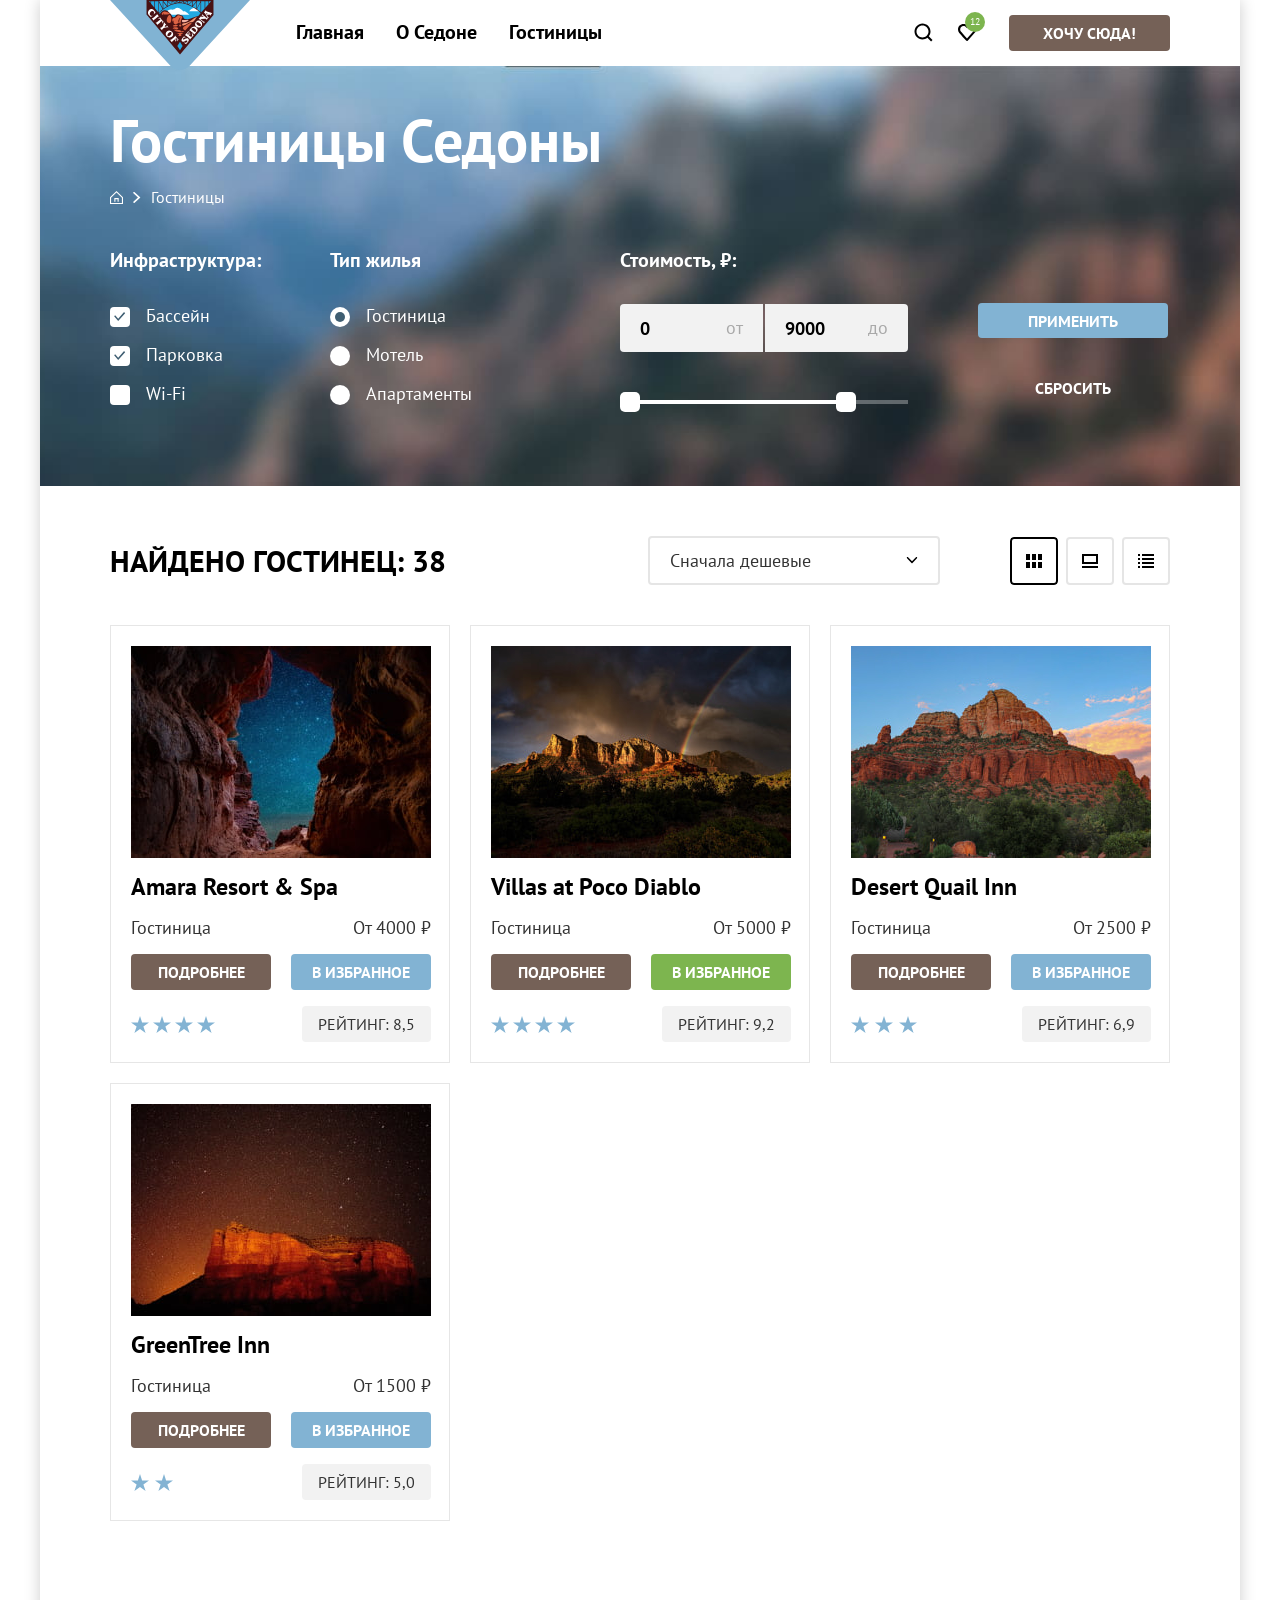
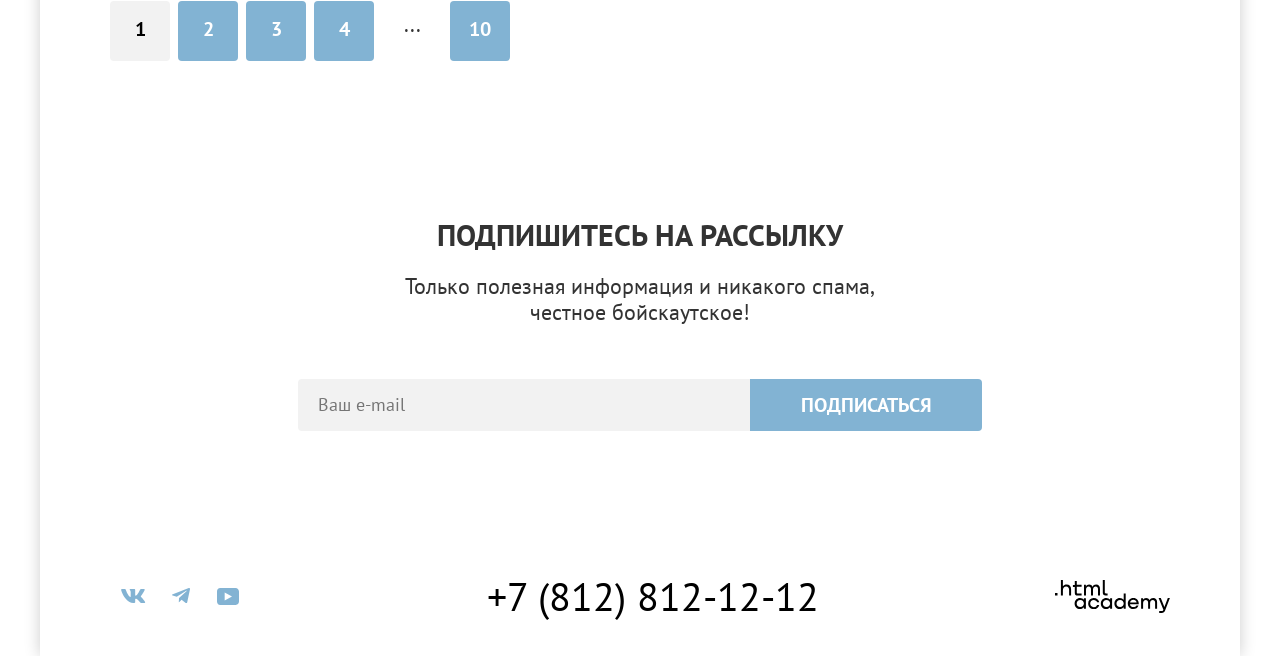
==== commit 1fc67bb9: "Завершает вёрстку всех компонентов" ====
--- a/catalog.html
+++ b/catalog.html
@@ -70,20 +70,25 @@
               <ul class="filter-content-list">
                 <li class="filter-content-item">
                   <label class="control">
-                    <input class="control-input" type="checkbox" name="swiming-pool" checked>
-                    Бассейн
-                  </label>
-                </li>
-                <li class="filter-content-item">
-                  <label class="control">
-                    <input class="control-input" type="checkbox" name="parking" checked>
-                    Парковка
-                  </label>
-                </li>
-                <li class="filter-content-item">
-                  <label class="control">
-                    <input class="control-input" type="checkbox" name="wi-fi">
-                    Wi-Fi
+                    <input class="control-input visually-hidden" type="checkbox" name="swiming-pool" checked>
+                    <span class="control-mark"></span>
+                    <span class="control-label"> Бассейн </span>
+                  </label>
+                </li>
+                <li class="filter-content-item">
+                  <label class="control">
+                    <input class="control-input visually-hidden" type="checkbox" name="parking" checked>
+                    <span class="control-mark"></span>
+                    <span class="control-label"> Парковка </span>
+
+                  </label>
+                </li>
+                <li class="filter-content-item">
+                  <label class="control">
+                    <input class="control-input visually-hidden" type="checkbox" name="wi-fi">
+                    <span class="control-mark"></span>
+                    <span class="control-label"> Wi-Fi </span>
+
                   </label>
                 </li>
               </ul>
@@ -93,31 +98,50 @@
               <ul class="filter-content-list">
                 <li class="filter-content-item">
                   <label class="control">
-                    <input class="control-input" type="radio" name="hotel-group" value="hotel" checked>
-                    Гостиница
-                  </label>
-                </li>
-                <li class="filter-content-item">
-                  <label class="control">
-                    <input class="control-input" type="radio" name="hotel-group" value="motel">
-                    Мотель
-                  </label>
-                </li>
-                <li class="filter-content-item">
-                  <label class="control">
-                    <input class="control-input" type="radio" name="hotel-group" value="apartmens">
-                    Апартаменты
+                    <input class="control-input visually-hidden" type="radio" name="hotel-group" value="hotel" checked>
+                    <span class="control-mark"></span>
+                    <span class="control-label"> Гостиница </span>
+                  </label>
+                </li>
+                <li class="filter-content-item">
+                  <label class="control">
+                    <input class="control-input visually-hidden" type="radio" name="hotel-group" value="motel">
+                    <span class="control-mark"></span>
+                    <span class="control-label"> Мотель </span>
+                  </label>
+                </li>
+                <li class="filter-content-item">
+                  <label class="control">
+                    <input class="control-input visually-hidden" type="radio" name="hotel-group" value="apartmens">
+                    <span class="control-mark"></span>
+                    <span class="control-label"> Апартаменты </span>
                   </label>
                 </li>
               </ul>
             </fieldset>
             <fieldset class="filter-content-group filter-cost">
               <legend class="filter-content-title">Стоимость, ₽:</legend>
-              <div class="range-slider">
-                <label for="price-from">от</label>
-                <input class="field" type="number" name="price-from" id="price-from" value="0">
-                <label for="price-to">до</label>
-                <input class="field" type="number" name="price-to" id="price-to" value="9000">
+              <div class="range-cost">
+                <label for="price-from" class="catalog-filter-label">
+                  <span class="price-filter-text">от</span>
+                  <input class="field-price field-price-from" type="number" name="price-from" id="price-from"
+                    value="0"></label>
+                <label for="price-to" class="catalog-filter-label">
+                  <span class="price-filter-text">до</span>
+                  <input class="field-price field-price-to" type="number" name="price-to" id="price-to"
+                    value="9000"></label>
+              </div>
+              <div class="range">
+                <div class="range-scale">
+                  <div class="range-bar" style="left: 0; width: 226px;">
+                    <button type="button" class="range-toggle toggle-min">
+                      <span class="visually-hidden">Изменить минимальную цену</span>
+                    </button>
+                    <button type="button" class="range-toggle toggle-max">
+                      <span class="visually-hidden">Изменить максимальную цену</span>
+                    </button>
+                  </div>
+                </div>
               </div>
             </fieldset>
             <div class="filter-content-button">
@@ -279,4 +303,5 @@
       </footer>
     </div>
   </body>
+
 </html>
--- a/styles/styles.css
+++ b/styles/styles.css
@@ -42,10 +42,13 @@
 
 .header-page {
   display: flex;
-  max-width: 1200px;
   margin: 0;
   padding: 0 70px;
   min-height: 64px;
+}
+
+.header-page-logo {
+  display: block;
 }
 
 .navigation {
@@ -61,11 +64,12 @@
 
 .navigation-logo {
   margin-right: 30px;
-  margin-bottom: -12px;
+  margin-bottom: -6px;
   z-index: 1;
 }
 
-.navigation-logo:hover {
+.navigation-logo:hover,
+.navigation-logo:focus {
   opacity: 0.8;
   transform: scale(1.05);
 }
@@ -89,17 +93,18 @@
   border-bottom: 2px solid transparent;
 }
 
-.navigation-link:hover {
+.navigation-link:hover,
+.navigation-link:focus {
   opacity: 0.7;
   transform: scale(1.05);
   border-bottom-color: rgba(117, 98, 87, 1);
 }
 
-.navigation-user-link:hover {
+.navigation-user-link:hover,
+.navigation-user-link:focus {
   opacity: 0.7;
   transform: scale(1.05);
 }
-
 
 .navigation-user {
   margin: 0;
@@ -151,7 +156,8 @@
   margin-top: 15px;
 }
 
-.navigation-link-button:hover {
+.navigation-link-button:hover,
+.navigation-link-button:focus {
   background-color: rgba(97, 80, 72, 1);
 }
 
@@ -220,12 +226,12 @@
   background-repeat: no-repeat;
   background-position: bottom, center;
   min-height: 485px;
+  padding-top: 50px;
 }
 
 .hero-img {
   display: block;
   margin: 0 auto;
-  padding-top: 50px;
 }
 
 .hero-title {
@@ -500,7 +506,8 @@
   border: none;
 }
 
-.button-search:hover {
+.button-search:hover,
+.button-search:focus {
   background-color: rgba(97, 80, 72, 1);
 }
 
@@ -566,9 +573,11 @@
   background-color: #82b3d3;
   width: 232px;
   border-style: none;
-}
-
-.subscribe-button:hover {
+  border-radius: 0 4px 4px 0;
+}
+
+.subscribe-button:hover,
+.subscribe-button:focus {
   background-color: rgba(104, 162, 202, 1);
 }
 
@@ -633,8 +642,11 @@
 }
 
 .button-social-vk:hover,
+.button-social-vk:focus,
 .button-social-telegram:hover,
-.button-social-youtube:hover {
+.button-social-telegram:focus,
+.button-social-youtube:hover,
+.button-social-youtube:focus {
   background: rgba(104, 162, 202, 1);
 }
 
@@ -653,7 +665,8 @@
   text-align: center;
 }
 
-.contacts-phone:hover {
+.contacts-phone:hover,
+.contacts-phone:focus {
   color: rgba(117, 97, 87, 1);
 }
 
@@ -671,7 +684,8 @@
   background: rgba(0, 0, 0, 1);
 }
 
-.htmlacademy-link:hover {
+.htmlacademy-link:hover,
+.htmlacademy-link:focus {
   background: rgba(117, 97, 87, 1);
 }
 
@@ -699,43 +713,50 @@
   padding: 35px 70px;
 }
 
-
 .breadcrumbs {
   display: flex;
   flex-wrap: wrap;
-  margin: 0;
-  padding: 0;
-  margin-bottom: 40px;
+  margin: 0 0 40px 0;
+  padding: 0;
   list-style-type: none;
   align-items: center;
-  gap: 28px;
-}
-
-.breadcrumbs-item:hover {
+}
+
+.breadcrumbs-item {
+  display: flex;
+  align-items: center;
+}
+
+.breadcrumbs-link:hover,
+.breadcrumbs-link-hotel:hover {
   opacity: 0.6;
 }
 
-.breadcrumbs-item:active {
+.breadcrumbs-link:active .breadcrumbs-link-hotel:active {
   opacity: 0.3;
 }
 
 .breadcrumbs-link {
   display: block;
-  background-image: url("../images/icons/home.svg");
+  background-image: url("../images/icons/house.svg");
   background-repeat: no-repeat;
-  width: 12px;
-  height: 12px;
-}
-
-.breadcrumbs-link::after {
+  background-position: center;
+  background-size: contain;
+  width: 13px;
+  height: 15px;
+}
+
+.breadcrumbs-item:not(:last-child)::after {
   content: "";
+  display: block;
   background-image: url("../images/icons/vector-breadcrumbs.svg");
   background-repeat: no-repeat;
-  width: 7px;
-  height: 10px;
-  display: block;
-  margin-left: 23px;
-  background-position: left center;
+  background-position: center;
+  background-size: contain;
+  width: 8px;
+  height: 11px;
+  margin-left: 10px;
+  margin-right: 10px;
 }
 
 .breadcrumbs-link-hotel {
@@ -743,6 +764,69 @@
   line-height: 21px;
   font-weight: 400;
   color: #ffffff;
+  text-decoration: none;
+}
+
+.control {
+  position: relative;
+  display: block;
+  padding-left: 36px;
+}
+
+.control-mark {
+  position: absolute;
+  top: 1px;
+  left: 0;
+  width: 20px;
+  height: 20px;
+  background-color: #ffffff;
+  border-radius: 4px;
+  box-sizing: border-box;
+  margin: 0;
+  margin-top: 1.5px;
+  margin-bottom: 1.5px;
+}
+
+.control-label {
+  text-align: center;
+}
+
+.control-input[type="checkbox"]:checked + .control-mark::before {
+  content: "";
+  position: absolute;
+  top: 50%;
+  left: 50%;
+  transform: translate(-50%, -50%);
+  width: 12px;
+  height: 12px;
+  background-image: url("../images/icons/check-mark.svg");
+  background-repeat: no-repeat;
+  background-position: center;
+  background-size: contain;
+}
+
+.control:hover .control-mark {
+  background-color: rgba(255, 255, 255, 0.6);
+  border-color: rgba(255, 255, 255, 0.6)
+}
+
+.control:hover .control-label {
+  color: rgba(255, 255, 255, 0.6);
+}
+
+.control-input[type="radio"] + .control-mark {
+  border-radius: 50%;
+}
+
+.control-input[type="radio"]:checked + .control-mark::before {
+  position: absolute;
+  top: 5px;
+  left: 5px;
+  width: 10px;
+  height: 10px;
+  background: rgba(63, 94, 114, 1);
+  border-radius: 50%;
+  content: "";
 }
 
 .filter-content-title {
@@ -751,6 +835,7 @@
   font-weight: 700;
   color: #ffffff;
   margin-bottom: 32px;
+  padding: 0;
 }
 
 .filter-content-list {
@@ -760,6 +845,7 @@
   flex-direction: column;
   gap: 16px;
   list-style-type: none;
+  min-width: 112px;
 }
 
 .filter-content-group {
@@ -789,16 +875,115 @@
   padding: 0;
 }
 
-.range-slider {
-  display: flex;
-  min-width: 288px;
-}
-
-.field {
-  width: 100px;
-  height: 50px;
+.range-cost {
+  display: flex;
+  width: 288px;
+}
+
+.range-scale {
+  position: relative;
+  width: 100%;
+  height: 4px;
+  margin-top: 48px;
+  background-color: rgba(255, 255, 255, 0.3);
+}
+
+.range-bar {
+  position: absolute;
+  height: 4px;
+  background-color: #ffffff;
+}
+
+.range-toggle {
+  position: absolute;
+  width: 20px;
+  height: 20px;
+  background: rgba(255, 255, 255, 1);
   border: none;
+  border-radius: 5px;
+  cursor: pointer;
+}
+
+.range-toggle:hover {
+  background-color: rgba(255, 255, 255, 1);
+  ;
+}
+
+
+.range-toggle:focus {
+  border: 3px solid rgba(131, 179, 211, 1);
+  box-shadow: 0 4px 10px 0 rgba(0, 0, 0, 0.25);
+}
+
+.range-toggle:active {
+  border: 2px solid rgba(131, 179, 211, 1);
+  box-shadow: 0 7px 15px 0 rgba(0, 0, 0, 0.4);
+}
+
+.toggle-min {
+  top: -8px;
+  left: 0;
+}
+
+.toggle-max {
+  top: -8px;
+  right: -10px;
+}
+
+.catalog-filter-label {
+  display: flex;
+  margin-right: 2px;
+}
+
+.field-price::-webkit-outer-spin-button,
+.field-price::-webkit-inner-spin-button {
+  appearance: none;
+  margin: 0;
+}
+
+.catalog-filter-label {
+  position: relative;
+}
+
+.price-filter-text {
+  position: absolute;
+  font-size: 18px;
+  line-height: 24px;
+  font-weight: 400;
+  top: 12px;
+  right: 20px;
+
+  color: rgba(0, 0, 0, 0.3)
+}
+
+.field-price {
+  font-family: inherit;
+  font-size: 18px;
+  line-height: 24px;
+  font-weight: 700;
+  width: 143px;
+  height: 48px;
   outline: none;
+  box-sizing: border-box;
+  background-color: rgba(242, 242, 242, 1);
+  padding: 12px 40px 12px 20px;
+  border-style: none;
+}
+
+.field-price:hover {
+  background-color: #e5e5e5;
+}
+
+.field-price:focus {
+  border: 3px solid rgba(131, 179, 211, 1);
+}
+
+.field-price-from {
+  border-radius: 4px 0 0 4px;
+}
+
+.field-price-to {
+  border-radius: 0 4px 4px 0;
 }
 
 .catalog-hotel-sorting {
@@ -852,6 +1037,10 @@
 
 .view-sort:hover {
   border: 2px solid rgba(0, 0, 0, 1)
+}
+
+.view-sort:focus {
+  border: 2px solid rgba(104, 162, 202, 1)
 }
 
 .card-hotel-list {
@@ -888,6 +1077,7 @@
 
 .button-apply,
 .button-reset {
+  font-family: inherit;
   font-size: 16px;
   font-weight: 700;
   line-height: 20px;
@@ -902,7 +1092,7 @@
 
 .button-apply {
   background: rgba(130, 179, 211, 1);
-  margin-bottom: 30px;
+  margin-bottom: 32px;
 }
 
 .button-apply:hover {
@@ -927,8 +1117,10 @@
 }
 
 .filter-content-button {
+
   margin-left: auto;
   padding-top: 0;
+  margin-top: 55px;
 }
 
 .catalog-hotel {
@@ -1033,7 +1225,8 @@
   background-color: rgba(125, 181, 79, 1);
 }
 
-.favorites:hover {
+.favorites:hover,
+.favorites:focus {
   background-color: rgba(104, 162, 202, 1);
 }
 
@@ -1042,12 +1235,9 @@
   color: rgba(255, 255, 255, 0.3);
 }
 
-.favorites-active:hover {
+.favorites-active:hover,
+.favorites-active:focus {
   background-color: rgba(108, 158, 66, 1);
-}
-
-.favorites-active:hover {
-  background: rgba(108, 158, 66, 1);
 }
 
 .favorites-active:active {
@@ -1103,7 +1293,8 @@
   background-color: #f2f2f2;
 }
 
-.pagination-link:hover {
+.pagination-link:hover,
+.pagination-link:focus {
   background: rgba(104, 162, 202, 1);
   border: 1px solid rgba(130, 179, 211, 1);
 }
@@ -1143,3 +1334,252 @@
 .stars-four {
   width: 84px;
 }
+
+/* Модальное окно */
+.modal-container {
+  position: fixed;
+  top: 0;
+  left: 0;
+  width: 100%;
+  height: 100%;
+  z-index: 100;
+  display: flex;
+  align-items: center;
+  justify-content: center;
+  background-color: rgba(242, 242, 242, 0.8);
+}
+
+.modal {
+  position: relative;
+  width: 717px;
+  min-height: 576px;
+  background-color: #ffffff;
+  border-radius: 30px;
+  padding: 64px 70px;
+  box-shadow: 0 25px 50px rgba(0, 0, 0, 0.15);
+  box-sizing: border-box;
+}
+
+.modal-content {
+  display: flex;
+  justify-content: space-between;
+  align-items: flex-start;
+  margin-bottom: 40px;
+}
+
+.modal-title {
+  margin: 0;
+  margin-bottom: 24px;
+  font-size: 30px;
+  line-height: 36px;
+  font-weight: 700;
+  color: rgba(0, 0, 0, 1);
+  text-transform: uppercase;
+}
+
+.modal-close-button {
+  position: absolute;
+  padding: 0;
+  top: 64px;
+  right: 52px;
+  width: 52px;
+  height: 52px;
+  background-color: rgba(242, 242, 242, 1);
+  border: none;
+  border-radius: 50%;
+  cursor: pointer;
+}
+
+.modal-close-button::before {
+  content: "";
+  position: absolute;
+  top: 50%;
+  left: 50%;
+  transform: translate(-50%, -50%);
+  width: 14px;
+  height: 14px;
+  background-image: url("../images/icons/close.svg");
+  background-repeat: no-repeat;
+  background-position: center;
+}
+
+.modal-close-button:hover {
+  background: rgba(229, 229, 229, 1);
+  ;
+}
+
+.form-search-hotel {
+  display: flex;
+  flex-direction: column;
+  gap: 23px;
+}
+
+.input-row {
+  display: flex;
+  align-items: center;
+  justify-content: space-between;
+  width: 100%;
+
+}
+
+.modal-label {
+  font-family: "PT Sans", sans-serif;
+  font-size: 20px;
+  line-height: 24px;
+  font-weight: 700;
+  color: #000000;
+  width: 120px;
+}
+
+.input-wrapper {
+  position: relative;
+  width: 440px;
+  min-height: 48px;
+}
+
+.modal-input {
+  width: 100%;
+  padding: 12px 40px 12px 20px;
+  background: rgba(242, 242, 242, 1);
+  border: none;
+  border-radius: 4px;
+  font-family: "PT Sans", sans-serif;
+  font-size: 18px;
+  line-height: 24px;
+  font-weight: 700;
+  color: #000000;
+}
+
+.modal-input:hover {
+  background: rgba(229, 229, 229, 1);
+}
+
+.modal-input:focus {
+  outline: 3px solid rgba(131, 179, 211, 1);
+  background: rgba(229, 229, 229, 1);
+}
+
+.input-wrapper::after {
+  content: "";
+  position: absolute;
+  top: 50%;
+  right: 15px;
+  transform: translateY(-50%);
+  width: 20px;
+  height: 20px;
+  background-image: url("../images/icons/calendar.svg");
+  background-repeat: no-repeat;
+  background-position: center;
+  opacity: 0.5;
+  pointer-events: none;
+}
+
+.modal-error-text,
+.modal-success-text {
+  font-family: inherit;
+  font-size: 16px;
+  line-height: 21px;
+  font-weight: 400;
+  margin: 0 70px 0 137px;
+  padding-left: 20px;
+  min-width: 320px;
+}
+
+.modal-error-text {
+  color: rgba(255, 87, 87, 1);
+}
+
+.modal-counters {
+  display: flex;
+  justify-content: space-between;
+  margin: 0;
+}
+
+.counter-group {
+  display: flex;
+  align-items: center;
+  justify-content: space-between;
+  width: 247px;
+}
+
+.counter-group .modal-label {
+  width: auto;
+  margin-right: 15px;
+}
+
+.counter {
+  display: flex;
+  align-items: center;
+  justify-content: space-between;
+  width: 110px;
+  background-color: #f2f2f2;
+  border-radius: 4px;
+}
+
+.counter-button {
+  width: 40px;
+  height: 100%;
+  border: none;
+  background: transparent;
+  font-size: 20px;
+  color: rgba(117, 97, 87, 0.3);
+  cursor: pointer;
+}
+
+.counter-button:hover,
+.counter-button:focus {
+  color: #000000;
+}
+
+.counter-button:focus {
+  border: 3px solid rgba(130, 179, 211, 1)
+}
+
+.counter-input {
+  width: 40px;
+  height: 40px;
+  border: none;
+  background: transparent;
+  text-align: center;
+  font-family: "PT Sans", sans-serif;
+  font-size: 18px;
+  font-weight: 700;
+  color: #000000;
+}
+
+.counter-input::-webkit-outer-spin-button,
+.counter-input::-webkit-inner-spin-button {
+  -webkit-appearance: none;
+  margin: 0;
+}
+
+.modal-search-button {
+  width: 100%;
+  padding: 18px;
+  margin: 0;
+  margin-top: 25px;
+  color: #ffffff;
+  font-family: "PT Sans", sans-serif;
+  font-size: 20px;
+  line-height: 24px;
+  font-weight: 700;
+  text-transform: uppercase;
+  border: none;
+  border-radius: 10px;
+  cursor: pointer;
+  min-height: 60px;
+  background: rgba(131, 179, 211, 1);
+}
+
+.modal-search-button:hover,
+.modal-search-button:focus {
+  background: rgba(104, 162, 202, 1);
+}
+
+.modal-search-button:active {
+  color: rgba(255, 255, 255, 0.3);
+}
+
+.modal-container-close {
+  display: none;
+}
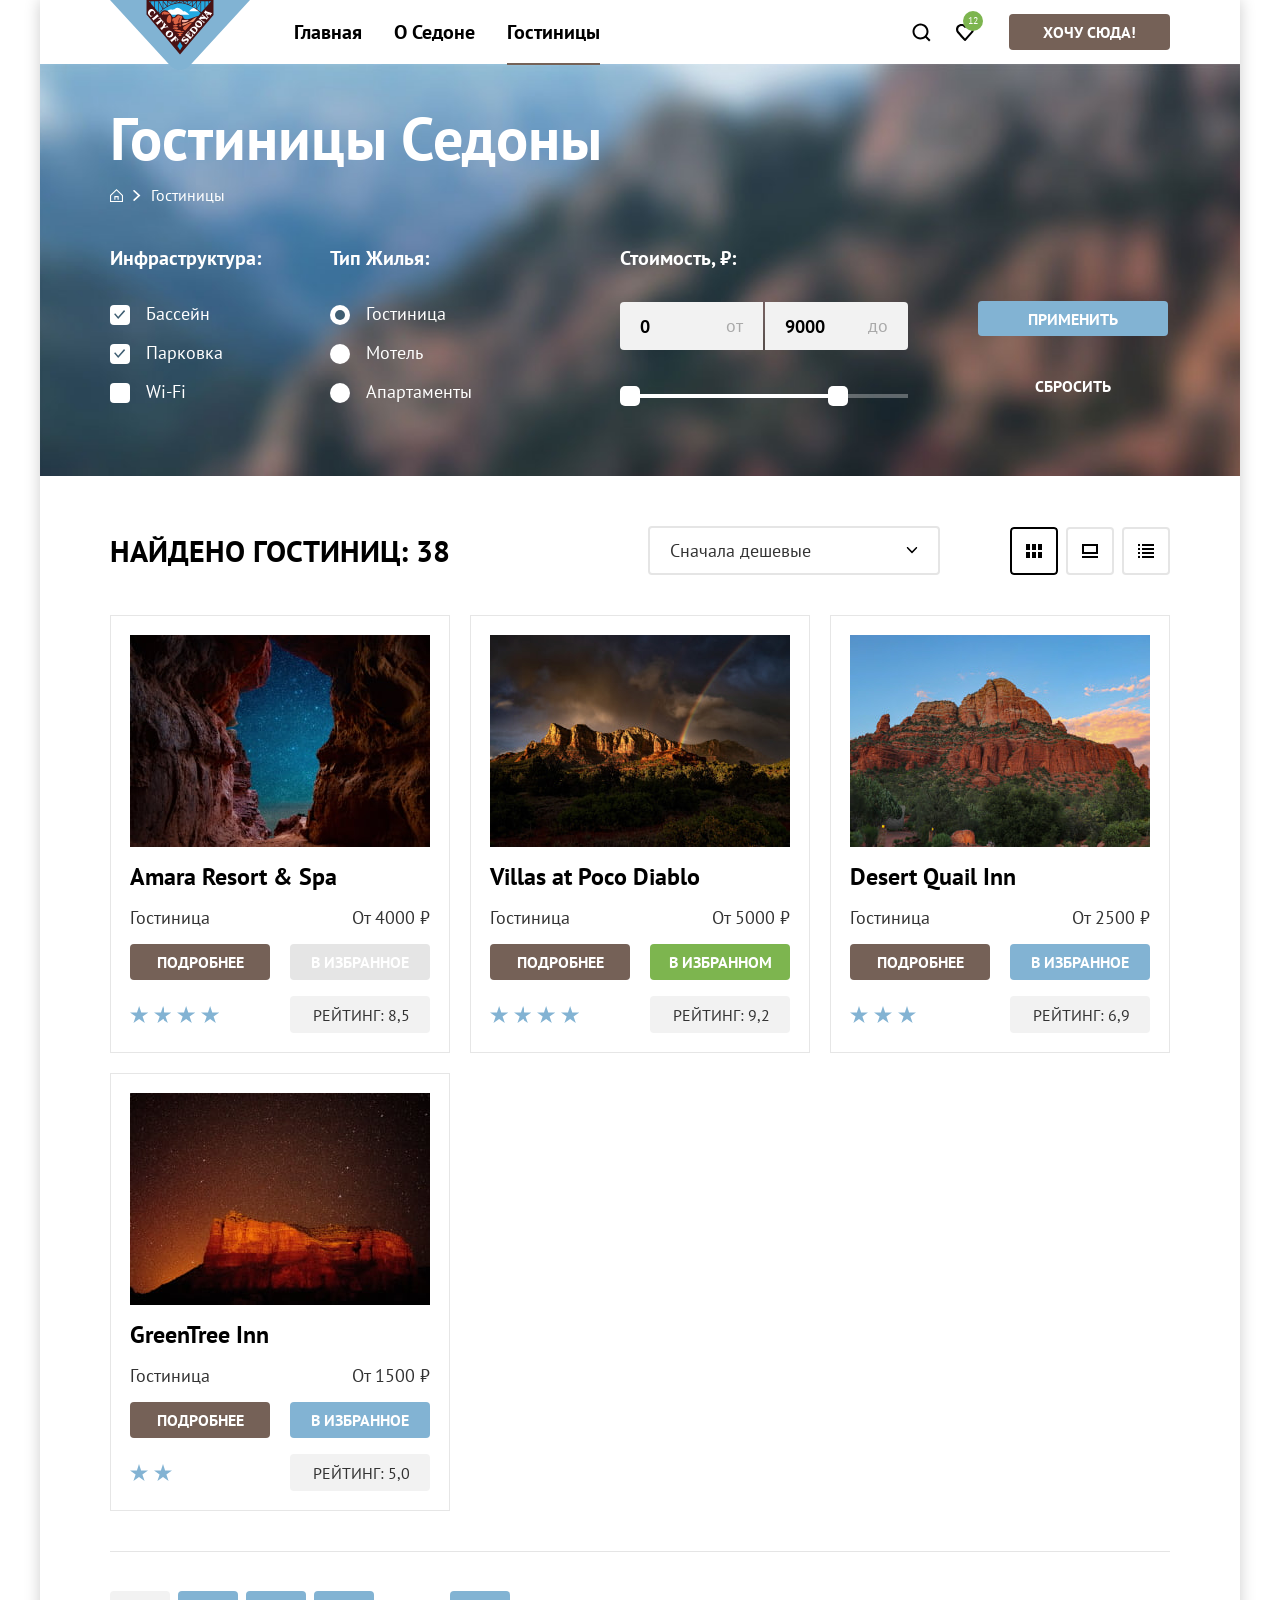
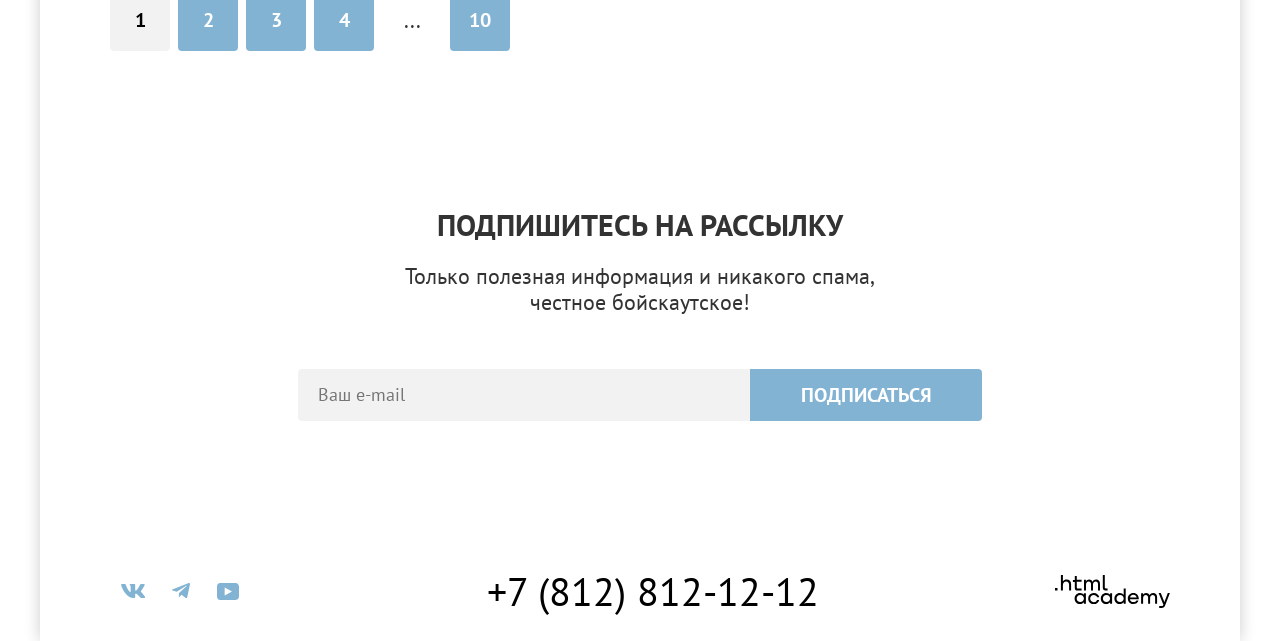
==== commit 154d1add: "Добавляет изменения перед подготовкой проекта к защите" ====
--- a/catalog.html
+++ b/catalog.html
@@ -2,7 +2,7 @@
 <html lang="ru">
 
   <head>
-    <meta charset="utf-8" />
+    <meta charset="utf-8">
     <title>HTML Academy: Седона</title>
     <link rel="icon" href="favicon.ico" sizes="32x32">
     <link rel="shortcut icon" href="favicon.ico" type="images/x-icon">
@@ -20,13 +20,13 @@
         <nav class="navigation">
           <ul class="navigation-list">
             <li class="navigation-item">
-              <a class="navigation-link navgation-link-current" href="index.html" aria-current="page">Главная</a>
+              <a class="navigation-link" href="index.html" aria-current="page">Главная</a>
             </li>
             <li class="navigation-item">
               <a class="navigation-link" href="#">О Седоне</a>
             </li>
             <li class="navigation-item">
-              <a class="navigation-link" href="catalog.html">Гостиницы</a>
+              <a class="navigation-link navgation-link-current" href="catalog.html">Гостиницы</a>
             </li>
           </ul>
           <ul class="navigation-user">
@@ -94,7 +94,7 @@
               </ul>
             </fieldset>
             <fieldset class="filter-content-group filter-type-housing">
-              <legend class="filter-content-title">Тип жилья</legend>
+              <legend class="filter-content-title">Тип Жилья:</legend>
               <ul class="filter-content-list">
                 <li class="filter-content-item">
                   <label class="control">
@@ -124,12 +124,12 @@
               <div class="range-cost">
                 <label for="price-from" class="catalog-filter-label">
                   <span class="price-filter-text">от</span>
-                  <input class="field-price field-price-from" type="number" name="price-from" id="price-from"
-                    value="0"></label>
+                  <input class="field-price field-price-from" type="number" name="price-from" id="price-from" value="0"
+                    placeholder="0"></label>
                 <label for="price-to" class="catalog-filter-label">
                   <span class="price-filter-text">до</span>
-                  <input class="field-price field-price-to" type="number" name="price-to" id="price-to"
-                    value="9000"></label>
+                  <input class="field-price field-price-to" type="number" name="price-to" id="price-to" value="9000"
+                    placeholder="9000"></label>
               </div>
               <div class="range">
                 <div class="range-scale">
@@ -152,7 +152,7 @@
         </section>
         <section class="catalog-hotel">
           <div class="catalog-hotel-sorting">
-            <h2 class="catalog-hotel-title">Найдено гостинец: <span>38</span></h2>
+            <h2 class="catalog-hotel-title">Найдено гостиниц: <span>38</span></h2>
             <select class="select-catalog-hotel" aria-label="Сортировка">
               <option value="cheap">Сначала дешевые</option>
               <option value="expensive">Сначала дорогие</option>
@@ -187,7 +187,7 @@
               <p class="card-hotel-group">Гостиница</p>
               <p class="card-hotel-price">От 4000 ₽</p>
               <a class="card-hotel-more" href="#">Подробнее</a>
-              <button class="favorites" type="button">В избранное</button>
+              <button class="favorites" type="button" disabled>В избранное</button>
               <p class="stars stars-four">
                 <span class="visually-hidden">4 звезды</span>
               </p>
@@ -204,7 +204,7 @@
               <p class="card-hotel-group">Гостиница</p>
               <p class="card-hotel-price">От 5000 ₽</p>
               <a class="card-hotel-more" href="#">Подробнее</a>
-              <button class="favorites favorites-active" type="button">В избранное</button>
+              <button class="favorites favorites-active" type="button">В избранном</button>
               <p class="stars stars-four">
                 <span class="visually-hidden">4 звезды</span>
               </p>
@@ -297,8 +297,8 @@
           </li>
         </ul>
         <a class="contacts-phone" href="tel:88128121212">+7 (812) 812-12-12</a>
-        <a class="htmlacademy-link" href="#">
-          <img class="htmlacademy-img" src="images/logo-html-academy.svg" alt="Логотип htmlacademy">
+        <a class="htmlacademy-link" href="https://htmlacademy.ru/">
+          <span class="visually-hidden">"Логотип HTML academy"</span>
         </a>
       </footer>
     </div>
--- a/styles/styles.css
+++ b/styles/styles.css
@@ -2,16 +2,16 @@
   font-family: "PT Sans";
   font-weight: 400;
   font-style: normal;
+  font-display: swap;
   src: url("../fonts/ptsans-400.woff2") format("woff2");
-  font-display: swap;
 }
 
 @font-face {
   font-family: "PT Sans";
   font-weight: 700;
   font-style: normal;
+  font-display: swap;
   src: url("../fonts/ptsans-700.woff2") format("woff2");
-  font-display: swap;
 }
 
 body {
@@ -21,6 +21,8 @@
   line-height: 26px;
   color: #333333;
   background-color: #ffffff;
+  min-width: 1280px;
+  min-height: 100%;
 }
 
 *,
@@ -29,6 +31,10 @@
   box-sizing: border-box;
 }
 
+html {
+  height: 100%;
+}
+
 /* 1 */
 .page-container {
   box-shadow: 0 0 15px 0 rgba(0, 0, 0, 0.2);
@@ -45,6 +51,7 @@
   margin: 0;
   padding: 0 70px;
   min-height: 64px;
+  align-items: flex-start;
 }
 
 .header-page-logo {
@@ -63,7 +70,7 @@
 }
 
 .navigation-logo {
-  margin-right: 30px;
+  margin-right: 28px;
   margin-bottom: -6px;
   z-index: 1;
 }
@@ -83,6 +90,20 @@
   max-width: 500px;
 }
 
+.navgation-link-current {
+  position: relative;
+}
+
+.navgation-link-current::after {
+  content: "";
+  position: absolute;
+  left: 16px;
+  right: 16px;
+  height: 2px;
+  bottom: -1px;
+  background-color: rgba(117, 98, 87, 1);
+}
+
 .navigation-link,
 .navigation-user-link {
   display: block;
@@ -90,29 +111,24 @@
   color: #000000;
   text-align: center;
   padding: 20px 16px;
-  border-bottom: 2px solid transparent;
+
 }
 
 .navigation-link:hover,
-.navigation-link:focus {
+.navigation-link:focus-visible {
   opacity: 0.7;
   transform: scale(1.05);
   border-bottom-color: rgba(117, 98, 87, 1);
 }
 
-.navigation-user-link:hover,
-.navigation-user-link:focus {
-  opacity: 0.7;
-  transform: scale(1.05);
-}
-
 .navigation-user {
   margin: 0;
   padding: 0;
   list-style-type: none;
   display: flex;
+  flex-wrap: wrap;
   margin-left: auto;
-  max-width: 500px;
+  max-width: 310px;
 }
 
 .navigation-user-item {
@@ -120,13 +136,19 @@
   min-height: 64px;
 }
 
+.navigation-user-link:hover,
+.navigation-user-link:focus-visible {
+  opacity: 0.7;
+  transform: scale(1.05);
+}
+
 .navigation-link-favourites,
 .navigation-link-search {
   display: block;
   flex-shrink: 0;
   width: 20px;
   height: 20px;
-  padding: 22px 12px;
+  padding: 22px 10px;
   background-repeat: no-repeat;
   background-position: center;
   box-sizing: content-box;
@@ -153,7 +175,7 @@
   padding: 8px 34px;
   border-radius: 4px;
   margin-left: 20px;
-  margin-top: 15px;
+  margin-top: 14px;
 }
 
 .navigation-link-button:hover,
@@ -199,7 +221,7 @@
   border-radius: 100vw;
   min-width: 20px;
   height: 20px;
-  top: 12px;
+  top: 11px;
   left: 45%;
   padding: 5px;
 }
@@ -266,17 +288,17 @@
 }
 
 .advantages {
-  max-width: 651px;
-  max-height: 260px;
+  max-width: 655px;
+  min-height: 260px;
   margin: 0 auto;
-  padding: 70px 0;
-  text-align: center;
-  margin-bottom: 20px;
+  padding: 69px 0;
+  text-align: center;
+  margin-bottom: 21px;
 }
 
 .invitation {
   max-width: 505px;
-  max-height: 245px;
+  mix-height: 245px;
   margin: 0 auto;
   padding: 64px 0;
 }
@@ -323,7 +345,7 @@
   display: flex;
   flex-direction: column;
   align-items: center;
-  padding: 102px 85px;
+  padding: 112px 85px;
 }
 
 .advantages-title::after {
@@ -352,11 +374,12 @@
   margin-bottom: 30px;
 }
 
-p.advantages-item-description {
+.advantages-item-description {
   font-size: 18px;
   line-height: 21px;
   font-weight: 400;
   color: #333333;
+  min-width: 230px;
   margin: 0;
 }
 
@@ -377,7 +400,8 @@
   text-align: center;
 }
 
-.images-street {
+.images-street,
+.images-bridge {
   display: block;
   object-fit: cover;
   height: 100%;
@@ -403,7 +427,6 @@
   text-align: center;
   margin: 0;
   bottom: 0;
-  margin-bottom: 65px;
 }
 
 .services-list {
@@ -499,7 +522,7 @@
   color: #ffffff;
   background-color: #756157;
   width: 376px;
-  height: 52px;
+  min-height: 52px;
   text-decoration: none;
   text-transform: uppercase;
   margin: 0;
@@ -561,6 +584,8 @@
   color: #ffffff;
   text-align: center;
   text-decoration: none;
+  margin: 0;
+  margin-bottom: 55px;
 }
 
 .subscribe-button {
@@ -605,7 +630,7 @@
   display: flex;
   justify-content: space-between;
   align-items: center;
-  padding: 40px 70px;
+  padding: 45px 70px 30px;
   max-width: 1200px;
 }
 
@@ -663,6 +688,7 @@
   text-decoration: none;
   text-transform: uppercase;
   text-align: center;
+  width: 400px;
 }
 
 .contacts-phone:hover,
@@ -704,12 +730,12 @@
 }
 
 .filter-content {
-  background-image: url("../images/background-catalog.jpg");
+  background-image: url("../images/catalog-filter.jpg");
   background-repeat: no-repeat;
   background-position: center;
   background-color: #82b3d3;
   background-size: cover;
-  min-height: 420px;
+  min-height: 412px;
   padding: 35px 70px;
 }
 
@@ -771,6 +797,15 @@
   position: relative;
   display: block;
   padding-left: 36px;
+  font-size: 18px;
+  line-height: 23px;
+  font-weight: 400;
+  color: #ffffff;
+}
+
+.control:has(.control-input:disabled) {
+  opacity: 0.3;
+  pointer-events: none;
 }
 
 .control-mark {
@@ -805,9 +840,13 @@
   background-size: contain;
 }
 
-.control:hover .control-mark {
+.control:hover  .control-mark {
   background-color: rgba(255, 255, 255, 0.6);
   border-color: rgba(255, 255, 255, 0.6)
+}
+
+.control-input:focus-visible + .control-mark {
+  outline: 3px solid rgba(131, 179, 211, 1);
 }
 
 .control:hover .control-label {
@@ -884,7 +923,7 @@
   position: relative;
   width: 100%;
   height: 4px;
-  margin-top: 48px;
+  margin-top: 44px;
   background-color: rgba(255, 255, 255, 0.3);
 }
 
@@ -906,9 +945,7 @@
 
 .range-toggle:hover {
   background-color: rgba(255, 255, 255, 1);
-  ;
-}
-
+}
 
 .range-toggle:focus {
   border: 3px solid rgba(131, 179, 211, 1);
@@ -927,7 +964,7 @@
 
 .toggle-max {
   top: -8px;
-  right: -10px;
+  right: -2px;
 }
 
 .catalog-filter-label {
@@ -952,7 +989,6 @@
   font-weight: 400;
   top: 12px;
   right: 20px;
-
   color: rgba(0, 0, 0, 0.3)
 }
 
@@ -1036,11 +1072,11 @@
 }
 
 .view-sort:hover {
-  border: 2px solid rgba(0, 0, 0, 1)
+  border: 2px solid rgba(0, 0, 0, 1);
 }
 
 .view-sort:focus {
-  border: 2px solid rgba(104, 162, 202, 1)
+  border: 2px solid rgba(104, 162, 202, 1);
 }
 
 .card-hotel-list {
@@ -1051,6 +1087,17 @@
   list-style: none;
   margin: 0;
   margin-bottom: 40px;
+  position: relative;
+}
+
+.card-hotel-list::after {
+  content: "";
+  position: absolute;
+  height: 1px;
+  width: 1060px;
+  background-color: rgba(229, 229, 229, 1);
+  top: 100%;
+  margin-top: 40px;
 }
 
 .card-hotel-item {
@@ -1058,7 +1105,7 @@
   grid-template-rows: 212px 1fr repeat(3, auto);
   grid-template-columns: 140px 140px;
   gap: 16px 20px;
-  padding: 20px;
+  padding: 19px;
   border: 1px solid #e6e6e6;
   width: 340px;
   min-height: 438px;
@@ -1066,13 +1113,6 @@
 
 .card-hotel-image:hover {
   opacity: 0.9;
-}
-
-.control {
-  font-size: 18px;
-  line-height: 23px;
-  font-weight: 400;
-  color: #ffffff;
 }
 
 .button-apply,
@@ -1120,7 +1160,7 @@
 
   margin-left: auto;
   padding-top: 0;
-  margin-top: 55px;
+  align-self: flex-end;
 }
 
 .catalog-hotel {
@@ -1146,7 +1186,7 @@
 
 .card-hotel-title {
   font-size: 24px;
-  line-height: 28x;
+  line-height: 28px;
   font-weight: 700;
   color: #000000;
   margin: 0;
@@ -1214,11 +1254,10 @@
   background-color: #82b3d3;
   border: none;
   border-radius: 4px;
-  height: 36px;
+  min-height: 36px;
   text-align: center;
   text-transform: uppercase;
-  white-space: nowrap;
-  padding: 8px auto;
+  padding: 8px 18px;
 }
 
 .favorites-active {
@@ -1243,6 +1282,13 @@
 .favorites-active:active {
   background: rgba(125, 181, 79, 1);
   color: rgba(255, 255, 255, 0.3);
+}
+
+.favorites:disabled {
+background-color: #e5e5e5;
+  color: #ffffff;
+  cursor: not-allowed;
+  pointer-events: none;
 }
 
 .rating {
@@ -1254,9 +1300,10 @@
   background-color: #f2f2f2;
   border-radius: 4px;
   margin: 0;
-  padding: 8px 16px;
+  padding: 9px 10px 8px 23px;
   grid-column: 2/3;
   grid-row: 5;
+  width: 140px;
   justify-self: end;
   align-self: center;
 }
@@ -1285,7 +1332,7 @@
   text-align: center;
   margin-right: 8px;
   border-radius: 4px;
-  padding: 10px;
+  padding: 11px;
 }
 
 .pagination-current {
@@ -1313,6 +1360,7 @@
   margin-right: 8px;
   border-radius: 4px;
   padding: 10px;
+  padding-top: 16px;
 }
 
 .stars {
@@ -1332,7 +1380,7 @@
 }
 
 .stars-four {
-  width: 84px;
+  width: 89px;
 }
 
 /* Модальное окно */
@@ -1405,7 +1453,6 @@
 
 .modal-close-button:hover {
   background: rgba(229, 229, 229, 1);
-  ;
 }
 
 .form-search-hotel {
@@ -1419,7 +1466,6 @@
   align-items: center;
   justify-content: space-between;
   width: 100%;
-
 }
 
 .modal-label {
@@ -1429,6 +1475,7 @@
   font-weight: 700;
   color: #000000;
   width: 120px;
+  margin: 0;
 }
 
 .input-wrapper {
@@ -1463,7 +1510,7 @@
   content: "";
   position: absolute;
   top: 50%;
-  right: 15px;
+  right: 20px;
   transform: translateY(-50%);
   width: 20px;
   height: 20px;
@@ -1501,10 +1548,13 @@
   justify-content: space-between;
   width: 247px;
 }
+.counter-group-tooltip{
+  width: 242px;
+}
 
 .counter-group .modal-label {
   width: auto;
-  margin-right: 15px;
+
 }
 
 .counter {
@@ -1512,32 +1562,71 @@
   align-items: center;
   justify-content: space-between;
   width: 110px;
+  height: 48px;
   background-color: #f2f2f2;
   border-radius: 4px;
+  box-sizing: border-box;
 }
 
 .counter-button {
-  width: 40px;
+  display: flex;
+  justify-content: center;
+  align-items: center;
+  width: 20px;
+  height: 20px;
+  padding: 0;
+  margin: 0 10px;
+  border: none;
+  background-color: transparent;
+  border: none;
+  cursor: pointer;
+  outline: none;
+}
+
+.icon-minus,
+.icon-plus {
+  display: block;
+  width: 14px;
   height: 100%;
-  border: none;
-  background: transparent;
-  font-size: 20px;
-  color: rgba(117, 97, 87, 0.3);
-  cursor: pointer;
-}
-
-.counter-button:hover,
-.counter-button:focus {
-  color: #000000;
-}
-
-.counter-button:focus {
-  border: 3px solid rgba(130, 179, 211, 1)
+  /* padding: 3px; */
+  /* background-color: rgba(242, 242, 242, 1); */
+  background-color: rgba(117, 97, 87, 0.5);
+  -webkit-mask-repeat: no-repeat;
+  mask-repeat: no-repeat;
+  -webkit-mask-position: center;
+  mask-position: center;
+  -webkit-mask-size: contain;
+  mask-size: contain;
+}
+
+.icon-minus {
+  -webkit-mask-image: url("../images/icons/minus1.svg");
+  mask-image: url("../images/icons/minus1.svg");
+}
+
+.icon-plus {
+  -webkit-mask-image: url("../images/icons/plus1.svg");
+  mask-image: url("../images/icons/plus1.svg");
+
+}
+
+.counter-button:hover .icon-minus {
+  background-color: #000000;
+}
+
+.counter-button:hover .icon-plus {
+  background-color: rgba(0, 0, 0, 2);
+}
+
+.counter-button:focus-visible {
+  outline: 3px solid rgba(130, 179, 211, 1);
+  border-radius: 4px;
+  outline-offset: 2px;
 }
 
 .counter-input {
-  width: 40px;
-  height: 40px;
+  width: 31px;
+  height: 48px;
   border: none;
   background: transparent;
   text-align: center;
@@ -1552,6 +1641,12 @@
   -webkit-appearance: none;
   margin: 0;
 }
+
+/* .counter-button:focus .icon-plus,
+.counter-button:focus .icon-minus {
+  border: 3px solid rgba(130, 179, 211, 1);
+  border-radius: 4px;
+} */
 
 .modal-search-button {
   width: 100%;
@@ -1580,6 +1675,82 @@
   color: rgba(255, 255, 255, 0.3);
 }
 
+
+.label-with-tooltip {
+  display: flex;
+  align-items: center;
+  gap: 10px;
+}
+
+.tooltip {
+  position: relative;
+}
+
+.tooltip-toggle {
+  border: none;
+  background-color: transparent;
+  padding: 0;
+  margin: 0;
+  display: flex;
+  cursor: pointer
+}
+
+.tooltip-icon {
+  display: block;
+  width: 26px;
+  height: 26px;
+  /* color: #242424;
+  cursor: pointer; */
+}
+
+.tooltip-toggle:hover .tooltip-icon {
+  color: #AF7842;
+}
+
+.tooltip-text {
+  position: absolute;
+  top: 100%;
+  left: 50%;
+  transform: translateX(-50%);
+  margin-top: 13px;
+  max-width: 256px;
+  min-height: 143px;
+  padding: 19px 18px 18px 20px;
+  background-color: rgba(51, 51, 51, 1);
+  color: #ffffff;
+  font-size: 16px;
+  line-height: 20px;
+  font-weight: 400;
+  border-radius: 10px;
+  text-transform: none;
+  width: max-content;
+  box-shadow: 0 15px 30px 0 rgba(0, 0, 0, 0.3);
+  z-index: 10;
+  opacity: 0%;
+  visibility: hidden;
+  transition: opacity 0.2s ease;
+}
+
+.tooltip-text::before {
+  content: "";
+  position: absolute;
+  top: -16px;
+  left: 50%;
+  transform: translateX(-50%);
+  border: 8px solid transparent;
+  border-bottom: 8px solid #333333;
+}
+
+.tooltip-toggle:hover + .tooltip-text,
+.tooltip-toggle:focus + .tooltip-text {
+  opacity: 100%;
+  visibility: visible;
+}
+
+.form-label-icon {
+  position: relative;
+}
+
 .modal-container-close {
   display: none;
 }
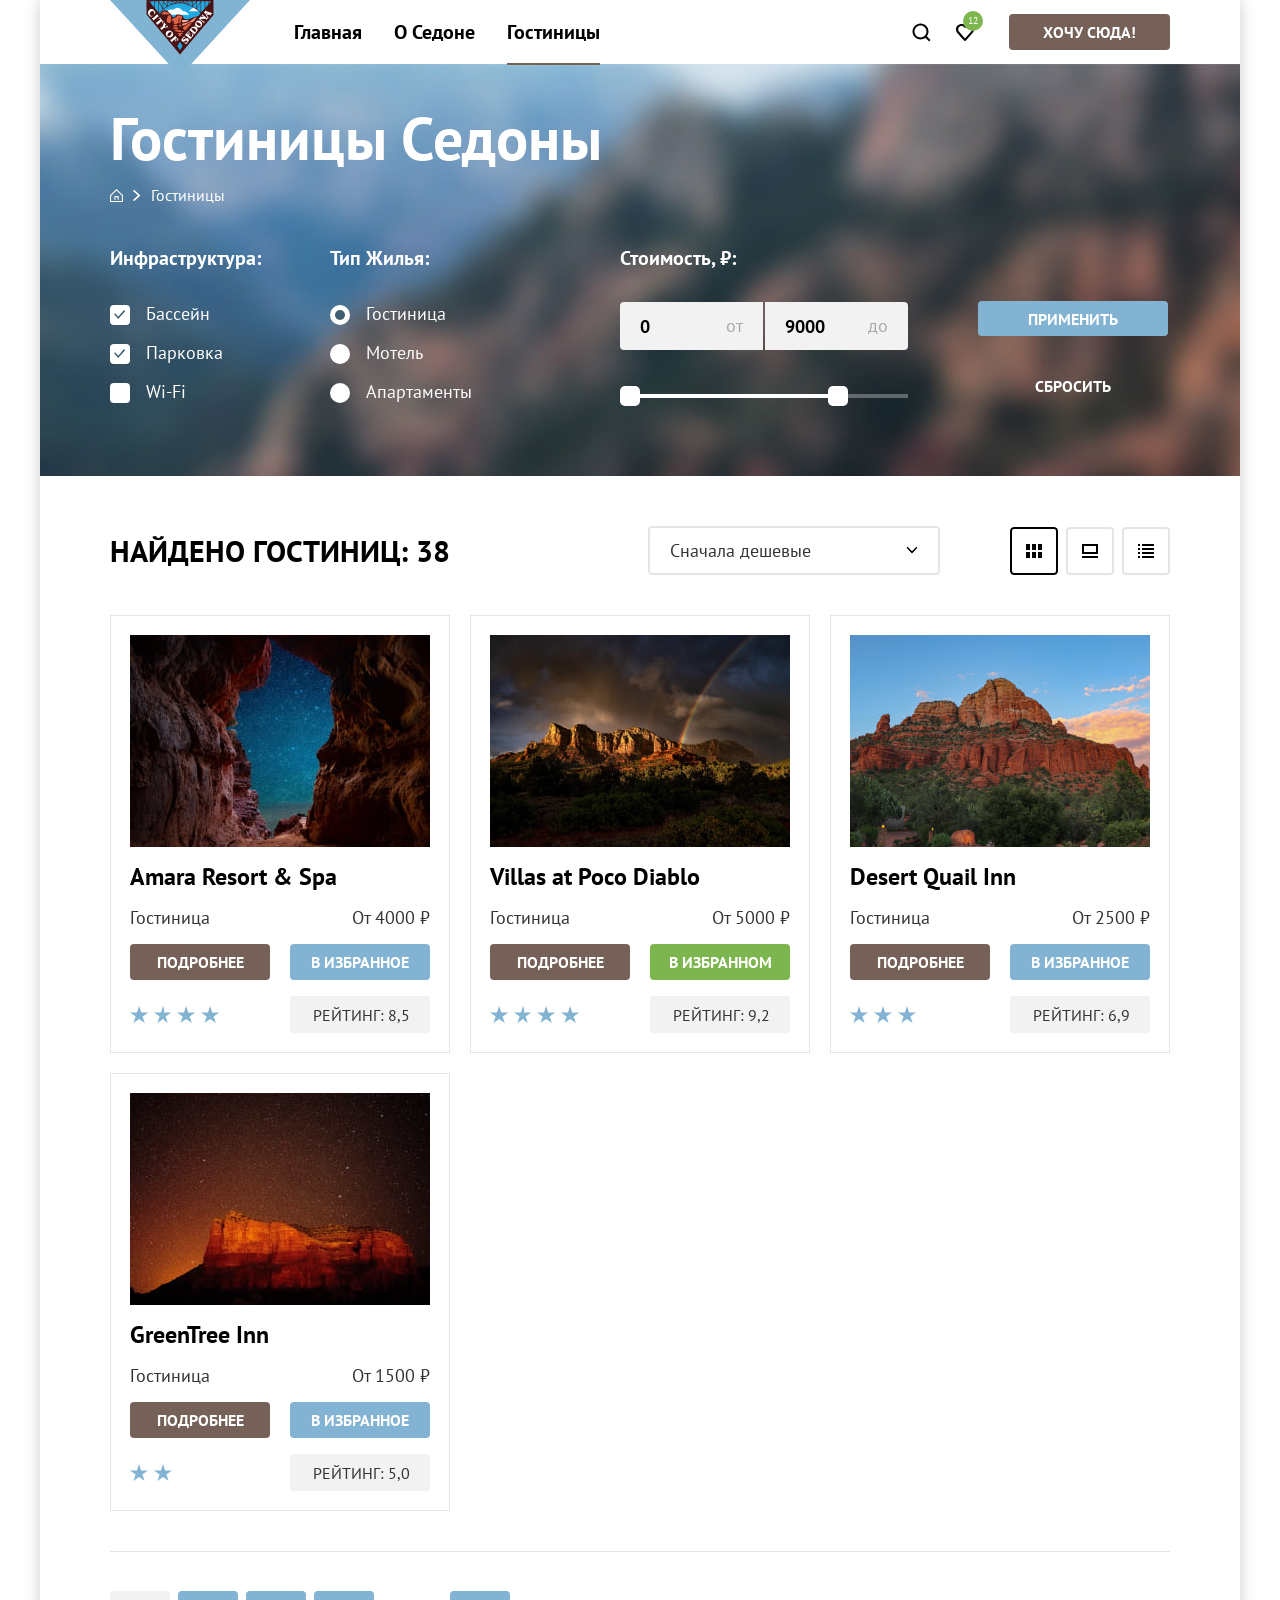
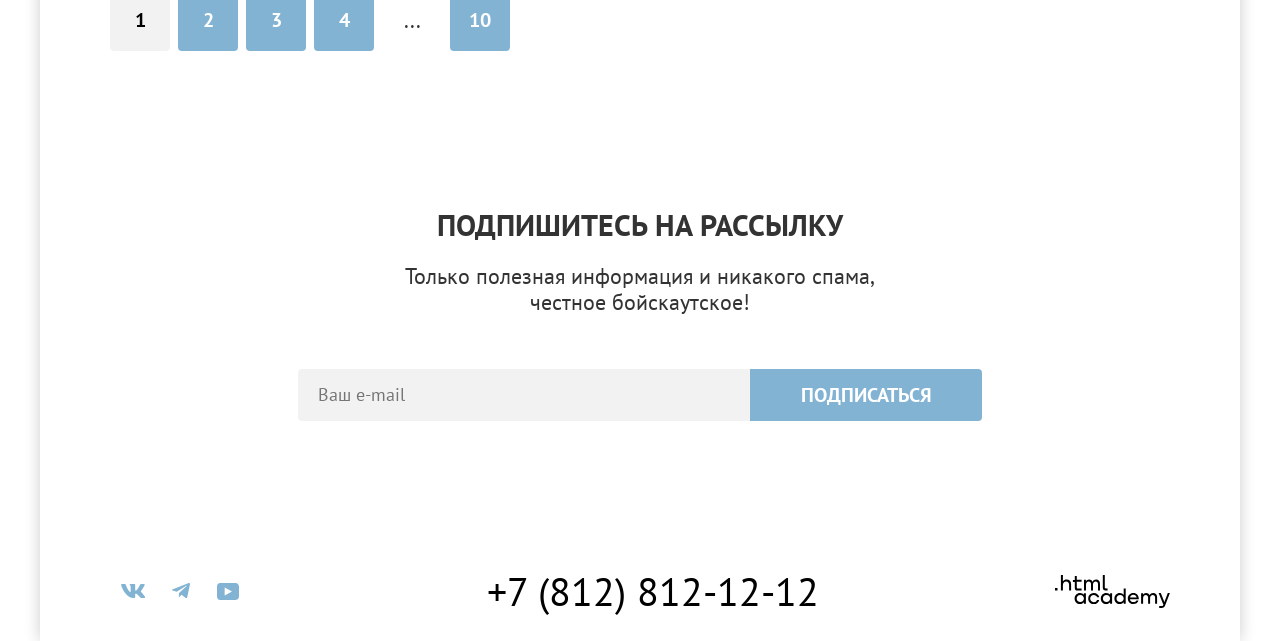
==== commit 8d9fbf9c: "Добавляет изменения перед проверкой" ====
--- a/catalog.html
+++ b/catalog.html
@@ -12,7 +12,7 @@
 
   <body>
     <div class="page-container">
-      <header class="header-page">
+      <header data-test="header" class="header-page">
         <a class="navigation-logo" href="index.html">
           <img class="header-page-logo" src="images/logo-sedona.svg" width="140" height="70"
             alt="Логотип городка Седона">
@@ -48,8 +48,8 @@
         </nav>
 
       </header>
-      <main class="main-inner">
-        <section class="filter-content">
+      <main data-test="main" class="main-inner">
+        <section data-test="filter" class="filter-content">
           <header class="inner-header">
             <h1 class="inner-header-title">Гостиницы Седоны</h1>
             <ul class="breadcrumbs">
@@ -131,18 +131,18 @@
                   <input class="field-price field-price-to" type="number" name="price-to" id="price-to" value="9000"
                     placeholder="9000"></label>
               </div>
-              <div class="range">
-                <div class="range-scale">
-                  <div class="range-bar" style="left: 0; width: 226px;">
-                    <button type="button" class="range-toggle toggle-min">
-                      <span class="visually-hidden">Изменить минимальную цену</span>
-                    </button>
-                    <button type="button" class="range-toggle toggle-max">
-                      <span class="visually-hidden">Изменить максимальную цену</span>
-                    </button>
-                  </div>
+
+              <div class="range-scale">
+                <div class="range-bar" style="left: 0; width: 226px;">
+                  <button type="button" class="range-toggle toggle-min">
+                    <span class="visually-hidden">Изменить минимальную цену</span>
+                  </button>
+                  <button type="button" class="range-toggle toggle-max">
+                    <span class="visually-hidden">Изменить максимальную цену</span>
+                  </button>
                 </div>
               </div>
+
             </fieldset>
             <div class="filter-content-button">
               <button class="button-apply" type="submit">Применить</button>
@@ -150,7 +150,7 @@
             </div>
           </form>
         </section>
-        <section class="catalog-hotel">
+        <section data-test="catalog" class="catalog-hotel">
           <div class="catalog-hotel-sorting">
             <h2 class="catalog-hotel-title">Найдено гостиниц: <span>38</span></h2>
             <select class="select-catalog-hotel" aria-label="Сортировка">
@@ -187,7 +187,7 @@
               <p class="card-hotel-group">Гостиница</p>
               <p class="card-hotel-price">От 4000 ₽</p>
               <a class="card-hotel-more" href="#">Подробнее</a>
-              <button class="favorites" type="button" disabled>В избранное</button>
+              <button class="favorites" type="button">В избранное</button>
               <p class="stars stars-four">
                 <span class="visually-hidden">4 звезды</span>
               </p>
@@ -264,7 +264,7 @@
             </li>
           </ul>
         </section>
-        <section class="subscribe-catalog">
+        <section data-test="subscribe" class="subscribe-catalog">
           <h2 class="subscribe-title-catalog">Подпишитесь на рассылку</h2>
           <p class="subscribe-description">
             Только полезная информация и никакого спама,<br> честное бойскаутское!
@@ -278,7 +278,7 @@
         </section>
       </main>
 
-      <footer class="page-footer">
+      <footer data-test="footer" class="page-footer">
         <ul class="footer-social-list">
           <li class="social-item">
             <a class="button-social-vk" href="#">
--- a/styles/styles.css
+++ b/styles/styles.css
@@ -2,16 +2,16 @@
   font-family: "PT Sans";
   font-weight: 400;
   font-style: normal;
+  src: url("../fonts/ptsans-400.woff2") format("woff2");
   font-display: swap;
-  src: url("../fonts/ptsans-400.woff2") format("woff2");
 }
 
 @font-face {
   font-family: "PT Sans";
   font-weight: 700;
   font-style: normal;
+  src: url("../fonts/ptsans-700.woff2") format("woff2");
   font-display: swap;
-  src: url("../fonts/ptsans-700.woff2") format("woff2");
 }
 
 body {
@@ -35,7 +35,6 @@
   height: 100%;
 }
 
-/* 1 */
 .page-container {
   box-shadow: 0 0 15px 0 rgba(0, 0, 0, 0.2);
   display: flex;
@@ -43,7 +42,6 @@
   min-height: 100vh;
   width: 1200px;
   margin: 0 auto;
-
 }
 
 .header-page {
@@ -101,7 +99,7 @@
   right: 16px;
   height: 2px;
   bottom: -1px;
-  background-color: rgba(117, 98, 87, 1);
+  background-color: #756257;
 }
 
 .navigation-link,
@@ -118,7 +116,7 @@
 .navigation-link:focus-visible {
   opacity: 0.7;
   transform: scale(1.05);
-  border-bottom-color: rgba(117, 98, 87, 1);
+  border-bottom-color: #756257;
 }
 
 .navigation-user {
@@ -155,12 +153,12 @@
 }
 
 .navigation-link-search {
-  background-image: url(../images/icons/search.svg);
+  background-image: url("../images/icons/search.svg");
 }
 
 .navigation-link-favourites {
   position: relative;
-  background-image: url(../images/icons/heart.svg);
+  background-image: url("../images/icons/heart.svg");
 }
 
 .navigation-link-button {
@@ -180,7 +178,7 @@
 
 .navigation-link-button:hover,
 .navigation-link-button:focus {
-  background-color: rgba(97, 80, 72, 1);
+  background-color: #615048;
 }
 
 .navigation-link-button:active,
@@ -193,7 +191,7 @@
   line-height: 20px;
   font-weight: 700;
   color: #ffffff;
-  background-color: rgba(117, 97, 87, 1);
+  background-color: #756157;
   text-decoration: none;
   text-transform: uppercase;
   padding: 8px;
@@ -202,11 +200,11 @@
 }
 
 .card-hotel-more:hover {
-  background-color: rgba(97, 80, 72, 1);
+  background-color: #615048;
 }
 
 .card-hotel-more:active {
-  background: rgba(117, 97, 87, 1);
+  background: #756157;
   color: rgba(255, 255, 255, 0.3);
 }
 
@@ -218,8 +216,8 @@
   position: absolute;
   background-color: #7db54f;
   text-align: center;
-  border-radius: 100vw;
-  min-width: 20px;
+  border-radius: 50%;
+  width: 20px;
   height: 20px;
   top: 11px;
   left: 45%;
@@ -249,11 +247,13 @@
   background-position: bottom, center;
   min-height: 485px;
   padding-top: 50px;
+  text-align: center;
 }
 
 .hero-img {
-  display: block;
-  margin: 0 auto;
+  max-width: 100%;
+  height: auto;
+  object-fit: contain;
 }
 
 .hero-title {
@@ -298,7 +298,7 @@
 
 .invitation {
   max-width: 505px;
-  mix-height: 245px;
+  min-height: 245px;
   margin: 0 auto;
   padding: 64px 0;
 }
@@ -345,7 +345,7 @@
   display: flex;
   flex-direction: column;
   align-items: center;
-  padding: 112px 85px;
+  padding: 112px 84px;
 }
 
 .advantages-title::after {
@@ -379,7 +379,7 @@
   line-height: 21px;
   font-weight: 400;
   color: #333333;
-  min-width: 230px;
+  min-width: 231px;
   margin: 0;
 }
 
@@ -402,9 +402,10 @@
 
 .images-street,
 .images-bridge {
-  display: block;
+  width: 800px;
+  height: auto;
+  vertical-align: middle;
   object-fit: cover;
-  height: 100%;
 }
 
 .services-title {
@@ -531,7 +532,7 @@
 
 .button-search:hover,
 .button-search:focus {
-  background-color: rgba(97, 80, 72, 1);
+  background-color: #615048;
 }
 
 .subscribe-form {
@@ -603,11 +604,29 @@
 
 .subscribe-button:hover,
 .subscribe-button:focus {
-  background-color: rgba(104, 162, 202, 1);
+  background-color: #68a2ca;
 }
 
 .subscribe-button:active {
   color: rgba(255, 255, 255, 0.3);
+}
+
+.subscribe-field:disabled {
+cursor: not-allowed;
+}
+
+.button-search:disabled,
+.subscribe-button:disabled,
+.button-apply:disabled,
+.favorites:disabled,
+.card-hotel-more:disabled {
+  background-color: #e5e5e5;
+  cursor: not-allowed;
+  pointer-events: none;
+}
+
+.button-reset:disabled {
+  opacity: 0.1;
 }
 
 .subscribe-field {
@@ -623,7 +642,7 @@
 }
 
 .subscribe-field-catalog {
-  background: rgba(242, 242, 242, 1);
+  background: #f2f2f2;
 }
 
 .page-footer {
@@ -647,22 +666,27 @@
 .button-social-telegram,
 .button-social-youtube {
   display: block;
-  mask-repeat: no-repeat;
-  mask-position: center;
   width: 47px;
   height: 40px;
-  background: rgba(131, 179, 211, 1);
+  background-color: #83b3d3;
+  -webkit-mask-repeat: no-repeat;
+  mask-repeat: no-repeat;
+  -webkit-mask-position: center;
+  mask-position: center;
 }
 
 .button-social-vk {
+  -web-mask-image: url("../images/social-vk.svg");
   mask-image: url("../images/social-vk.svg");
 }
 
 .button-social-telegram {
+  -web-mask-image: url("../images/social-telegram.svg");
   mask-image: url("../images/social-telegram.svg");
 }
 
 .button-social-youtube {
+  -web-mask-image: url("../images/social-youtube.svg");
   mask-image: url("../images/social-youtube.svg");
 }
 
@@ -672,7 +696,7 @@
 .button-social-telegram:focus,
 .button-social-youtube:hover,
 .button-social-youtube:focus {
-  background: rgba(104, 162, 202, 1);
+  background: #68a2ca;
 }
 
 .button-social-vk:active,
@@ -693,7 +717,7 @@
 
 .contacts-phone:hover,
 .contacts-phone:focus {
-  color: rgba(117, 97, 87, 1);
+  color: #756157;
 }
 
 .contacts-phone:active {
@@ -707,12 +731,12 @@
   mask-position: center;
   width: 115px;
   height: 35px;
-  background: rgba(0, 0, 0, 1);
+  background: #000000;
 }
 
 .htmlacademy-link:hover,
 .htmlacademy-link:focus {
-  background: rgba(117, 97, 87, 1);
+  background: #756157;
 }
 
 .htmlacademy-link:active {
@@ -758,7 +782,8 @@
   opacity: 0.6;
 }
 
-.breadcrumbs-link:active .breadcrumbs-link-hotel:active {
+.breadcrumbs-link:active,
+.breadcrumbs-link-hotel:active {
   opacity: 0.3;
 }
 
@@ -846,7 +871,7 @@
 }
 
 .control-input:focus-visible + .control-mark {
-  outline: 3px solid rgba(131, 179, 211, 1);
+  outline: 3px solid #83b3d3;
 }
 
 .control:hover .control-label {
@@ -863,7 +888,7 @@
   left: 5px;
   width: 10px;
   height: 10px;
-  background: rgba(63, 94, 114, 1);
+  background: #3f5e72;
   border-radius: 50%;
   content: "";
 }
@@ -937,23 +962,25 @@
   position: absolute;
   width: 20px;
   height: 20px;
-  background: rgba(255, 255, 255, 1);
+  background: #ffffff;
   border: none;
   border-radius: 5px;
   cursor: pointer;
 }
 
 .range-toggle:hover {
-  background-color: rgba(255, 255, 255, 1);
+  background-color: #ffffff;
+  box-shadow: 0 4px 10px 0 rgba(0, 0, 0, 0.25);
 }
 
 .range-toggle:focus {
-  border: 3px solid rgba(131, 179, 211, 1);
+  border: 3px solid #83b3d3;
   box-shadow: 0 4px 10px 0 rgba(0, 0, 0, 0.25);
+  outline: none;
 }
 
 .range-toggle:active {
-  border: 2px solid rgba(131, 179, 211, 1);
+  border: 2px solid #83b3d3;
   box-shadow: 0 7px 15px 0 rgba(0, 0, 0, 0.4);
 }
 
@@ -967,7 +994,7 @@
   right: -2px;
 }
 
-.catalog-filter-label {
+.catalog-filter-label:not(:last-child) {
   display: flex;
   margin-right: 2px;
 }
@@ -1001,9 +1028,10 @@
   height: 48px;
   outline: none;
   box-sizing: border-box;
-  background-color: rgba(242, 242, 242, 1);
+  background-color: #f2f2f2;
   padding: 12px 40px 12px 20px;
   border-style: none;
+  -moz-appearance: textfield;
 }
 
 .field-price:hover {
@@ -1011,7 +1039,7 @@
 }
 
 .field-price:focus {
-  border: 3px solid rgba(131, 179, 211, 1);
+  border: 3px solid #83b3d3;
 }
 
 .field-price-from {
@@ -1063,20 +1091,21 @@
 
 .view-sort-card {
   background-image: url("../images/icons/view-icon-2.svg");
-  border: 2px solid rgba(229, 229, 229, 1);
+  border: 2px solid #e5e5e5;
 }
 
 .view-sort-list {
   background-image: url("../images/icons/view-icon-1.svg");
-  border: 2px solid rgba(229, 229, 229, 1);
+  border: 2px solid #e5e5e5;
 }
 
 .view-sort:hover {
-  border: 2px solid rgba(0, 0, 0, 1);
+  border: 2px solid #000000;
 }
 
 .view-sort:focus {
-  border: 2px solid rgba(104, 162, 202, 1);
+  border: 2px solid #68a2ca;
+  outline: none;
 }
 
 .card-hotel-list {
@@ -1095,7 +1124,7 @@
   position: absolute;
   height: 1px;
   width: 1060px;
-  background-color: rgba(229, 229, 229, 1);
+  background-color: #e5e5e5;
   top: 100%;
   margin-top: 40px;
 }
@@ -1131,16 +1160,22 @@
 }
 
 .button-apply {
-  background: rgba(130, 179, 211, 1);
+  background: #82b3d3;
   margin-bottom: 32px;
 }
 
 .button-apply:hover {
-  background: rgba(104, 162, 202, 1);
+  background: #68a2ca;
+}
+
+.button-apply:focus-visible {
+  background-color: #68a2ca;
+    color: #ffffff;
+  outline: none;
 }
 
 .button-apply:active {
-  background: rgba(130, 179, 211, 1);
+  background: #82b3d3;
   color: rgba(255, 255, 255, 0.3);
 }
 
@@ -1152,12 +1187,16 @@
   color: rgba(255, 255, 255, 0.8);
 }
 
+.button-reset:focus-visible {
+  border: 3px solid #83b3d3;
+ outline: none;
+}
+
 .button-reset:active {
   color: rgba(255, 255, 255, 0.3);
 }
 
 .filter-content-button {
-
   margin-left: auto;
   padding-top: 0;
   align-self: flex-end;
@@ -1224,8 +1263,16 @@
   background-position: center right 20px;
 }
 
-.select-catalog-hotel:hover {
-  border: 2px solid rgba(104, 162, 202, 1)
+.select-catalog-hotel:hover,
+.select-catalog-hotel:focus-visible {
+  border: 2px solid #68a2ca;
+  outline: none;
+}
+
+.select-catalog-hotel:disabled {
+  border-color: rgba(0, 0, 0, 0.3);
+  cursor: not-allowed;
+  opacity: 0.3;
 }
 
 .card-hotel-group,
@@ -1258,37 +1305,31 @@
   text-align: center;
   text-transform: uppercase;
   padding: 8px 18px;
+
 }
 
 .favorites-active {
-  background-color: rgba(125, 181, 79, 1);
+  background-color: #7db54f;
 }
 
 .favorites:hover,
 .favorites:focus {
-  background-color: rgba(104, 162, 202, 1);
+  background-color: #68a2ca;
 }
 
 .favorites:active {
-  background: rgba(130, 179, 211, 1);
+  background: #82b3d3;
   color: rgba(255, 255, 255, 0.3);
 }
 
 .favorites-active:hover,
 .favorites-active:focus {
-  background-color: rgba(108, 158, 66, 1);
+  background-color: #6c9e42;
 }
 
 .favorites-active:active {
-  background: rgba(125, 181, 79, 1);
+  background: #7db54f;
   color: rgba(255, 255, 255, 0.3);
-}
-
-.favorites:disabled {
-background-color: #e5e5e5;
-  color: #ffffff;
-  cursor: not-allowed;
-  pointer-events: none;
 }
 
 .rating {
@@ -1342,12 +1383,12 @@
 
 .pagination-link:hover,
 .pagination-link:focus {
-  background: rgba(104, 162, 202, 1);
-  border: 1px solid rgba(130, 179, 211, 1);
+  background: #68a2ca;
+  border: 1px solid #82b3d3;
 }
 
 .pagination-link:active {
-  background: rgba(130, 179, 211, 1);
+  background: #82b3d3;
   color: rgba(255, 255, 255, 0.3);
 }
 
@@ -1421,7 +1462,7 @@
   font-size: 30px;
   line-height: 36px;
   font-weight: 700;
-  color: rgba(0, 0, 0, 1);
+  color: #000000;
   text-transform: uppercase;
 }
 
@@ -1432,7 +1473,7 @@
   right: 52px;
   width: 52px;
   height: 52px;
-  background-color: rgba(242, 242, 242, 1);
+  background-color: #f2f2f2;
   border: none;
   border-radius: 50%;
   cursor: pointer;
@@ -1452,7 +1493,21 @@
 }
 
 .modal-close-button:hover {
-  background: rgba(229, 229, 229, 1);
+  background: #e5e5e5;
+}
+
+.modal-close-button:focus-visible{
+  border: 3px solid #83b3d3;
+  background: #e5e5e5;
+  outline: none;
+}
+
+.modal-close-button:active {
+  background: #e5e5e5;
+}
+
+.modal-close-button:active::before {
+ opacity: 0.4;
 }
 
 .form-search-hotel {
@@ -1487,7 +1542,7 @@
 .modal-input {
   width: 100%;
   padding: 12px 40px 12px 20px;
-  background: rgba(242, 242, 242, 1);
+  background: #f2f2f2;
   border: none;
   border-radius: 4px;
   font-family: "PT Sans", sans-serif;
@@ -1498,12 +1553,12 @@
 }
 
 .modal-input:hover {
-  background: rgba(229, 229, 229, 1);
+  background: #e5e5e5;
 }
 
 .modal-input:focus {
-  outline: 3px solid rgba(131, 179, 211, 1);
-  background: rgba(229, 229, 229, 1);
+  outline: 3px solid #83b3d3;
+  background: #e5e5e5;
 }
 
 .input-wrapper::after {
@@ -1533,7 +1588,7 @@
 }
 
 .modal-error-text {
-  color: rgba(255, 87, 87, 1);
+  color: #ff5757;
 }
 
 .modal-counters {
@@ -1548,13 +1603,13 @@
   justify-content: space-between;
   width: 247px;
 }
+
 .counter-group-tooltip{
   width: 242px;
 }
 
 .counter-group .modal-label {
   width: auto;
-
 }
 
 .counter {
@@ -1576,7 +1631,6 @@
   height: 20px;
   padding: 0;
   margin: 0 10px;
-  border: none;
   background-color: transparent;
   border: none;
   cursor: pointer;
@@ -1588,8 +1642,6 @@
   display: block;
   width: 14px;
   height: 100%;
-  /* padding: 3px; */
-  /* background-color: rgba(242, 242, 242, 1); */
   background-color: rgba(117, 97, 87, 0.5);
   -webkit-mask-repeat: no-repeat;
   mask-repeat: no-repeat;
@@ -1607,21 +1659,21 @@
 .icon-plus {
   -webkit-mask-image: url("../images/icons/plus1.svg");
   mask-image: url("../images/icons/plus1.svg");
-
-}
-
-.counter-button:hover .icon-minus {
+}
+
+.counter-button:hover .icon-minus,
+.counter-button:hover .icon-plus {
   background-color: #000000;
 }
 
-.counter-button:hover .icon-plus {
-  background-color: rgba(0, 0, 0, 2);
-}
-
-.counter-button:focus-visible {
-  outline: 3px solid rgba(130, 179, 211, 1);
+.counter-button:focus-visible  {
+  outline: 3px solid #82b3d3;
   border-radius: 4px;
   outline-offset: 2px;
+}
+
+.counter-button:active {
+  opacity: 0.2;
 }
 
 .counter-input {
@@ -1642,11 +1694,9 @@
   margin: 0;
 }
 
-/* .counter-button:focus .icon-plus,
-.counter-button:focus .icon-minus {
-  border: 3px solid rgba(130, 179, 211, 1);
-  border-radius: 4px;
-} */
+.counter-input:focus-visible {
+  outline: none;
+}
 
 .modal-search-button {
   width: 100%;
@@ -1663,18 +1713,18 @@
   border-radius: 10px;
   cursor: pointer;
   min-height: 60px;
-  background: rgba(131, 179, 211, 1);
+  background: #83b3d3;
 }
 
 .modal-search-button:hover,
 .modal-search-button:focus {
-  background: rgba(104, 162, 202, 1);
+  background: #68a2ca;
+  outline: none;
 }
 
 .modal-search-button:active {
   color: rgba(255, 255, 255, 0.3);
 }
-
 
 .label-with-tooltip {
   display: flex;
@@ -1692,19 +1742,18 @@
   padding: 0;
   margin: 0;
   display: flex;
-  cursor: pointer
+  cursor: pointer;
+  outline: none;
 }
 
 .tooltip-icon {
   display: block;
   width: 26px;
   height: 26px;
-  /* color: #242424;
-  cursor: pointer; */
 }
 
 .tooltip-toggle:hover .tooltip-icon {
-  color: #AF7842;
+  color: #af7842;
 }
 
 .tooltip-text {
@@ -1716,7 +1765,7 @@
   max-width: 256px;
   min-height: 143px;
   padding: 19px 18px 18px 20px;
-  background-color: rgba(51, 51, 51, 1);
+  background-color: #333333;
   color: #ffffff;
   font-size: 16px;
   line-height: 20px;
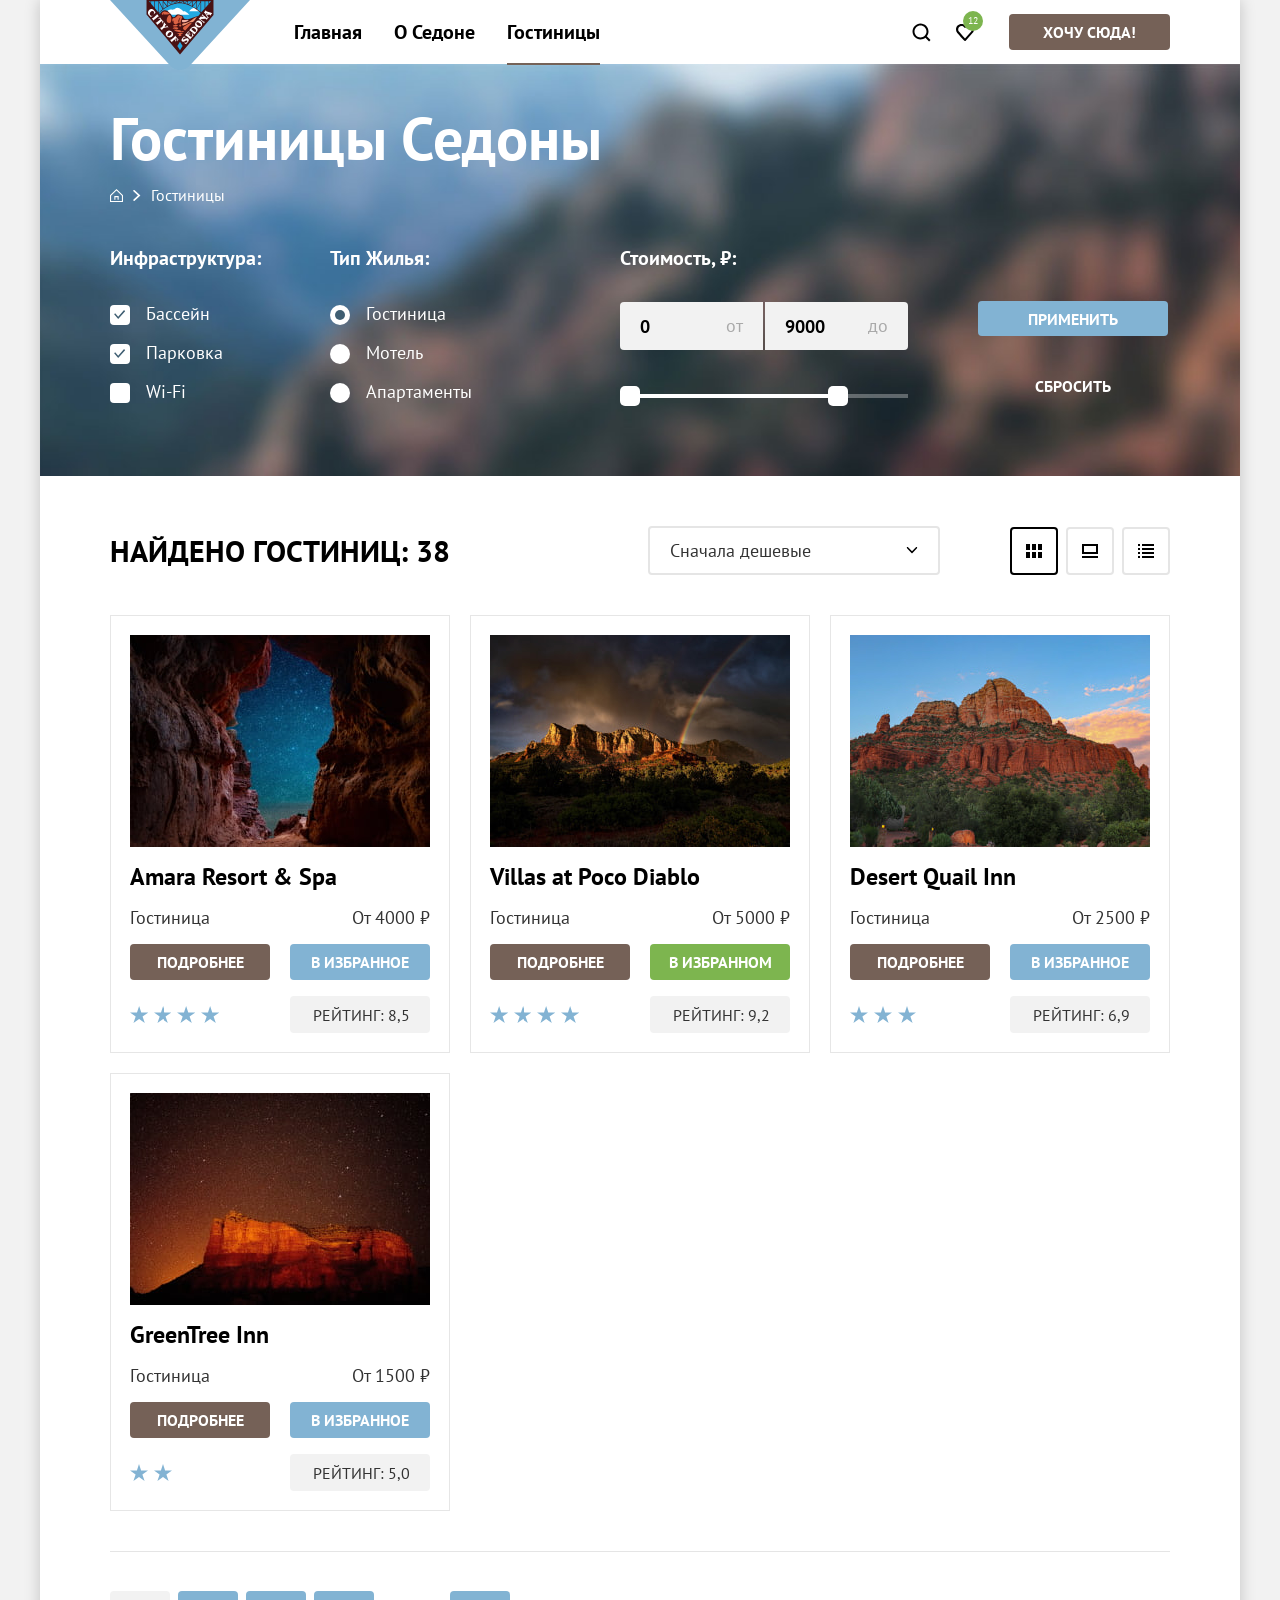
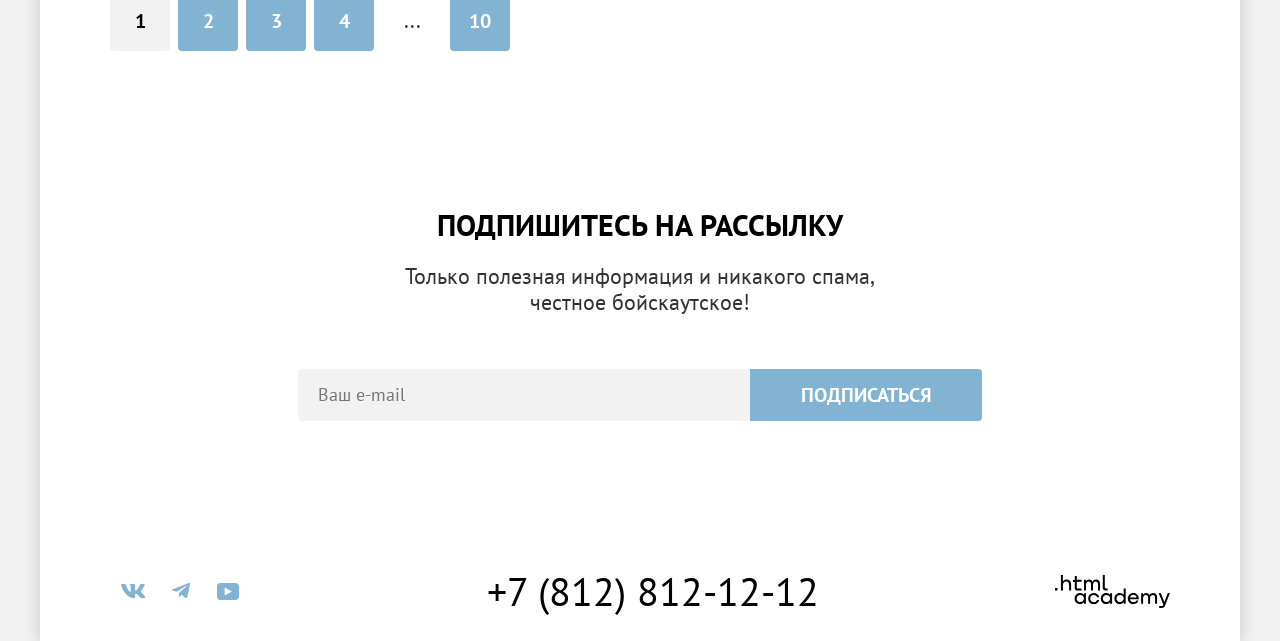
==== commit da4612e5: "Вносит исправления после первой проверки" ====
--- a/catalog.html
+++ b/catalog.html
@@ -49,7 +49,7 @@
 
       </header>
       <main data-test="main" class="main-inner">
-        <section data-test="filter" class="filter-content">
+        <section class="filter-content">
           <header class="inner-header">
             <h1 class="inner-header-title">Гостиницы Седоны</h1>
             <ul class="breadcrumbs">
@@ -64,7 +64,7 @@
             </ul>
           </header>
           <h2 class="visually-hidden">Фильтры для поиска</h2>
-          <form class="catalog-filter" action="https://echo.htmlacademy.ru/" method="get">
+          <form data-test="filter" class="catalog-filter" action="https://echo.htmlacademy.ru/" method="get">
             <fieldset class="filter-content-group filter-complex">
               <legend class="filter-content-title">Инфраструктура:</legend>
               <ul class="filter-content-list">
@@ -297,7 +297,7 @@
           </li>
         </ul>
         <a class="contacts-phone" href="tel:88128121212">+7 (812) 812-12-12</a>
-        <a class="htmlacademy-link" href="https://htmlacademy.ru/">
+        <a class="htmlacademy-link" href="https://htmlacademy.ru/intensive/htmlcss">
           <span class="visually-hidden">"Логотип HTML academy"</span>
         </a>
       </footer>
--- a/styles/styles.css
+++ b/styles/styles.css
@@ -20,7 +20,7 @@
   font-size: 22px;
   line-height: 26px;
   color: #333333;
-  background-color: #ffffff;
+  background-color: #f2f2f2;
   min-width: 1280px;
   min-height: 100%;
 }
@@ -36,6 +36,7 @@
 }
 
 .page-container {
+  background-color: #ffffff;
   box-shadow: 0 0 15px 0 rgba(0, 0, 0, 0.2);
   display: flex;
   flex-direction: column;
@@ -276,6 +277,7 @@
   text-transform: uppercase;
   margin: 0 auto 25px;
   text-align: center;
+  color: #000000;
 }
 
 .text {
@@ -453,6 +455,8 @@
   margin: 0;
   padding: 0;
   margin-bottom: 30px;
+  text-transform: uppercase;
+  color: #000000;
 }
 
 .services-item:nth-child(2) {
@@ -528,6 +532,8 @@
   text-transform: uppercase;
   margin: 0;
   border: none;
+  border-radius: 4px;
+  cursor: pointer;
 }
 
 .button-search:hover,
@@ -551,9 +557,8 @@
 
 .subscribe {
   background-image: url("../images/background-filter.jpg");
-  background-color: #82b3d3;
+  background-color: rgba(131, 179, 211, 0.6);
   background-repeat: no-repeat;
-  background-position: center;
   background-size: cover;
 }
 
@@ -567,6 +572,10 @@
   text-transform: uppercase;
   margin: 0;
   margin-bottom: 20px;
+}
+
+.subscribe-title-catalog {
+  color: #000000;
 }
 
 .subscribe-title {
@@ -600,6 +609,7 @@
   width: 232px;
   border-style: none;
   border-radius: 0 4px 4px 0;
+  cursor: pointer;
 }
 
 .subscribe-button:hover,
@@ -612,7 +622,7 @@
 }
 
 .subscribe-field:disabled {
-cursor: not-allowed;
+  cursor: not-allowed;
 }
 
 .button-search:disabled,
@@ -757,7 +767,7 @@
   background-image: url("../images/catalog-filter.jpg");
   background-repeat: no-repeat;
   background-position: center;
-  background-color: #82b3d3;
+  background-color: rgba(131, 179, 211, 0.6);
   background-size: cover;
   min-height: 412px;
   padding: 35px 70px;
@@ -865,7 +875,7 @@
   background-size: contain;
 }
 
-.control:hover  .control-mark {
+.control:hover .control-mark {
   background-color: rgba(255, 255, 255, 0.6);
   border-color: rgba(255, 255, 255, 0.6)
 }
@@ -893,6 +903,11 @@
   content: "";
 }
 
+.control:active .control-mark,
+.control:active .control-label {
+  opacity: 0.3;
+}
+
 .filter-content-title {
   font-size: 20px;
   line-height: 24px;
@@ -1031,7 +1046,6 @@
   background-color: #f2f2f2;
   padding: 12px 40px 12px 20px;
   border-style: none;
-  -moz-appearance: textfield;
 }
 
 .field-price:hover {
@@ -1059,20 +1073,12 @@
 .view-card-hotel-list {
   display: flex;
   flex-wrap: wrap;
+  max-width: 208px;
   margin: 0;
   padding: 0;
   list-style-type: none;
-  margin-left: auto;
-}
-
-.view-card-hotel-item {
-  width: 48px;
-  height: 48px;
-  margin-right: 8px;
-}
-
-.view-card-hotel-item:last-child {
-  margin-right: 0;
+  margin-left: 70px;
+  gap: 8px;
 }
 
 .view-sort {
@@ -1087,6 +1093,7 @@
 
 .view-sort-tile {
   background-image: url("../images/icons/view-icon-3.svg");
+  border: 2px solid #000000;
 }
 
 .view-sort-card {
@@ -1106,6 +1113,10 @@
 .view-sort:focus {
   border: 2px solid #68a2ca;
   outline: none;
+}
+
+.view-sort:active {
+  border: 2px solid #000000;
 }
 
 .card-hotel-list {
@@ -1157,6 +1168,7 @@
   text-align: center;
   text-transform: uppercase;
   border: none;
+  cursor: pointer;
 }
 
 .button-apply {
@@ -1170,7 +1182,7 @@
 
 .button-apply:focus-visible {
   background-color: #68a2ca;
-    color: #ffffff;
+  color: #ffffff;
   outline: none;
 }
 
@@ -1189,7 +1201,7 @@
 
 .button-reset:focus-visible {
   border: 3px solid #83b3d3;
- outline: none;
+  outline: none;
 }
 
 .button-reset:active {
@@ -1256,7 +1268,7 @@
   border: 2px solid #e5e5e5;
   background-color: #ffffff;
   border-radius: 4px;
-  padding: 12px 20px;
+  padding: 12px 48px 12px 20px;
   background-image: url("../images/icons/vector.svg");
   background-repeat: no-repeat;
   background-size: 12px 7px;
@@ -1305,6 +1317,7 @@
   text-align: center;
   text-transform: uppercase;
   padding: 8px 18px;
+  cursor: pointer;
 
 }
 
@@ -1374,6 +1387,7 @@
   margin-right: 8px;
   border-radius: 4px;
   padding: 11px;
+  border: 1px solid transparent;
 }
 
 .pagination-current {
@@ -1381,8 +1395,8 @@
   background-color: #f2f2f2;
 }
 
-.pagination-link:hover,
-.pagination-link:focus {
+.pagination-link:not(.pagination-current):hover,
+.pagination-link:not(.pagination-current):focus-visible {
   background: #68a2ca;
   border: 1px solid #82b3d3;
 }
@@ -1439,6 +1453,8 @@
 }
 
 .modal {
+  display: flex;
+  flex-direction: column;
   position: relative;
   width: 717px;
   min-height: 576px;
@@ -1447,6 +1463,8 @@
   padding: 64px 70px;
   box-shadow: 0 25px 50px rgba(0, 0, 0, 0.15);
   box-sizing: border-box;
+  max-height: 85vh;
+  overflow-y: auto;
 }
 
 .modal-content {
@@ -1496,7 +1514,7 @@
   background: #e5e5e5;
 }
 
-.modal-close-button:focus-visible{
+.modal-close-button:focus-visible {
   border: 3px solid #83b3d3;
   background: #e5e5e5;
   outline: none;
@@ -1507,7 +1525,7 @@
 }
 
 .modal-close-button:active::before {
- opacity: 0.4;
+  opacity: 0.4;
 }
 
 .form-search-hotel {
@@ -1582,9 +1600,13 @@
   font-size: 16px;
   line-height: 21px;
   font-weight: 400;
-  margin: 0 70px 0 137px;
+  margin: 4px auto 0 137px;
   padding-left: 20px;
-  min-width: 320px;
+  min-width: 400px;
+  display: block;
+  white-space: normal;
+  overflow-wrap: break-word;
+  word-break: break-word;
 }
 
 .modal-error-text {
@@ -1604,7 +1626,7 @@
   width: 247px;
 }
 
-.counter-group-tooltip{
+.counter-group-tooltip {
   width: 242px;
 }
 
@@ -1637,12 +1659,16 @@
   outline: none;
 }
 
-.icon-minus,
-.icon-plus {
+input[type="number"] {
+  -moz-appearance: textfield;
+}
+
+.counter-button::before {
+  content: "";
   display: block;
   width: 14px;
-  height: 100%;
-  background-color: rgba(117, 97, 87, 0.5);
+  height: 14px;
+  background-color: rgba(117, 97, 87, 0.3);
   -webkit-mask-repeat: no-repeat;
   mask-repeat: no-repeat;
   -webkit-mask-position: center;
@@ -1651,22 +1677,21 @@
   mask-size: contain;
 }
 
-.icon-minus {
-  -webkit-mask-image: url("../images/icons/minus1.svg");
-  mask-image: url("../images/icons/minus1.svg");
-}
-
-.icon-plus {
-  -webkit-mask-image: url("../images/icons/plus1.svg");
-  mask-image: url("../images/icons/plus1.svg");
-}
-
-.counter-button:hover .icon-minus,
-.counter-button:hover .icon-plus {
+.counter-button.counter-minus::before {
+  -webkit-mask-image: url("../images/icons/minus.svg");
+  mask-image: url("../images/icons/minus.svg");
+}
+
+.counter-button.counter-plus::before {
+  -webkit-mask-image: url("../images/icons/plus.svg");
+  mask-image: url("../images/icons/plus.svg");
+}
+
+.counter-button:hover::before {
   background-color: #000000;
 }
 
-.counter-button:focus-visible  {
+.counter-button:focus-visible {
   outline: 3px solid #82b3d3;
   border-radius: 4px;
   outline-offset: 2px;
@@ -1700,6 +1725,7 @@
 
 .modal-search-button {
   width: 100%;
+  min-height: 60px;
   padding: 18px;
   margin: 0;
   margin-top: 25px;
@@ -1712,7 +1738,6 @@
   border: none;
   border-radius: 10px;
   cursor: pointer;
-  min-height: 60px;
   background: #83b3d3;
 }
 
